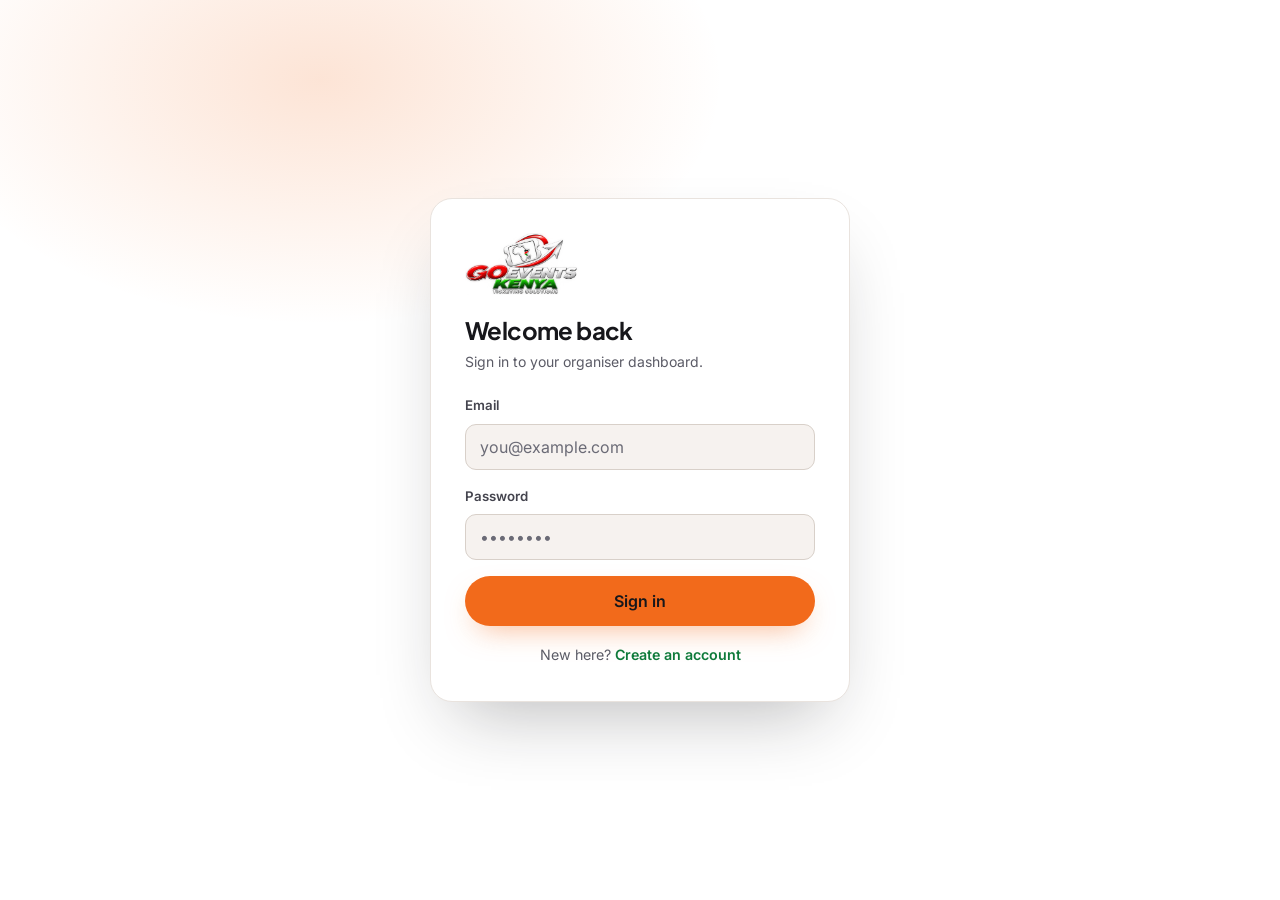
==== admin.html @ 84f246e3 "ticketing" ====
<!DOCTYPE html>
<html lang="en">
<head>
<meta charset="utf-8">
<meta name="viewport" content="width=device-width, initial-scale=1, viewport-fit=cover">
<meta name="theme-color" content="#ffffff">
<meta name="robots" content="noindex,nofollow">
<title>Organiser — Go Events Kenya</title>
<link rel="preconnect" href="https://fonts.googleapis.com">
<link rel="preconnect" href="https://fonts.gstatic.com" crossorigin>
<link href="https://fonts.googleapis.com/css2?family=Plus+Jakarta+Sans:wght@600;700;800&family=Inter:wght@400;500;600;700&display=swap" rel="stylesheet">
<link rel="stylesheet" href="assets/css/style.css">
</head>
<body>

<!-- ---------- sign in / sign up ---------- -->
<div class="auth-wrap" id="authScreen">
  <div class="auth-card" id="authCard"></div>
</div>

<!-- ---------- the dashboard ---------- -->
<div class="app hidden" id="app">
  <aside class="side">
    <a class="logo" href="index.html" style="padding:0 4px 4px">
      <img src="assets/img/logo.png" alt="Go Events Kenya, ticketing solutions">
    </a>

    <div class="org-pill" id="orgPill"></div>

    <nav class="side-nav" id="nav">
      <button data-tab="home" class="active">
        <svg viewBox="0 0 24 24" fill="none" stroke="currentColor" stroke-width="1.8" stroke-linecap="round"><rect x="3" y="3" width="7" height="9" rx="2"/><rect x="14" y="3" width="7" height="5" rx="2"/><rect x="14" y="12" width="7" height="9" rx="2"/><rect x="3" y="16" width="7" height="5" rx="2"/></svg>
        Overview</button>
      <button data-tab="events">
        <svg viewBox="0 0 24 24" fill="none" stroke="currentColor" stroke-width="1.8" stroke-linecap="round"><rect x="3" y="5" width="18" height="16" rx="3"/><path d="M8 3v4M16 3v4M3 10h18"/></svg>
        Events</button>
      <button data-tab="orders">
        <svg viewBox="0 0 24 24" fill="none" stroke="currentColor" stroke-width="1.8" stroke-linecap="round"><path d="M3 4h2.2l1.5 10.2a2 2 0 0 0 2 1.7h7.9a2 2 0 0 0 2-1.6L20 8H6.3"/><circle cx="9.5" cy="19.5" r="1.3"/><circle cx="17" cy="19.5" r="1.3"/></svg>
        Orders</button>
      <button data-tab="gate">
        <svg viewBox="0 0 24 24" fill="none" stroke="currentColor" stroke-width="1.8" stroke-linecap="round" stroke-linejoin="round"><path d="M3 7V5a2 2 0 0 1 2-2h2M17 3h2a2 2 0 0 1 2 2v2M21 17v2a2 2 0 0 1-2 2h-2M7 21H5a2 2 0 0 1-2-2v-2"/><path d="M8 12.5l2.6 2.6L16 9.5"/></svg>
        Gate</button>
      <button data-tab="payouts">
        <svg viewBox="0 0 24 24" fill="none" stroke="currentColor" stroke-width="1.8" stroke-linecap="round"><rect x="2.5" y="5" width="19" height="14" rx="2.5"/><path d="M2.5 10h19"/><path d="M7 15h3"/></svg>
        Payouts</button>
      <button data-tab="settings">
        <svg viewBox="0 0 24 24" fill="none" stroke="currentColor" stroke-width="1.8" stroke-linecap="round"><circle cx="12" cy="12" r="3.2"/><path d="M19.4 15a1.6 1.6 0 0 0 .3 1.8l.1.1a2 2 0 1 1-2.8 2.8l-.1-.1a1.6 1.6 0 0 0-2.7 1.1V21a2 2 0 1 1-4 0v-.1A1.6 1.6 0 0 0 7.5 19.4l-.1.1a2 2 0 1 1-2.8-2.8l.1-.1A1.6 1.6 0 0 0 3 15H3a2 2 0 1 1 0-4h.1a1.6 1.6 0 0 0 1.5-2.7l-.1-.1a2 2 0 1 1 2.8-2.8l.1.1A1.6 1.6 0 0 0 10 4.6V4a2 2 0 1 1 4 0v.1a1.6 1.6 0 0 0 2.7 1.1l.1-.1a2 2 0 1 1 2.8 2.8l-.1.1a1.6 1.6 0 0 0 1.1 2.7H21a2 2 0 1 1 0 4h-.1a1.6 1.6 0 0 0-1.5 1z"/></svg>
        Settings</button>
    </nav>

    <div class="side-foot">
      <a class="btn btn-ghost btn-sm" href="discover.html" target="_blank">View public site</a>
      <button class="btn btn-soft btn-sm" id="signOut">Sign out</button>
    </div>
  </aside>

  <main class="app-main" id="main"></main>
</div>

<div id="modalHost"></div>

<script src="assets/js/vendor/supabase.js"></script>
<script src="assets/js/config.js"></script>
<script src="assets/js/store.js"></script>
<script src="assets/js/common.js"></script>
<script src="assets/js/admin.js"></script>
</body>
</html>
---- assets/css/style.css ----
/* ============================================================
   Go Events Kenya — ticketing solutions
   White surfaces, near-black type, orange for anything you act on.
   Green and red survive in one place only: the state of a ticket or
   a payment, where the colour is the meaning rather than decoration.
   ============================================================ */

:root{
  /* surfaces, lightest first */
  --bg:#ffffff;
  --bg-2:#faf6f3;          /* alternating sections, a shade warmer than the page */
  --card:#ffffff;          /* panels, cards */
  --card-2:#f6f2ef;        /* inputs, chips, hovers */
  --line:#e9e3de;
  --line-2:#d8d0c9;

  /* type */
  --ink:#17171b;           /* headings and anything that has to shout */
  --text:#2c2c33;
  --text-2:#44444e;
  --muted:#5b5b66;
  --faint:#6b6b76;

  /* orange does the work: every button, link and highlight */
  --orange:#f26a1b;        /* the brand fill — dark type sits on it */
  --orange-ink:#c2470a;    /* orange as text, dark enough to read on white */
  --orange-deep:#c2470a;
  --orange-soft:#fff1e8;
  --on-orange:#17171b;     /* what goes on top of a bright orange fill */

  /* state, not decoration */
  --green:#0f7a3a;
  --green-deep:#0b5c2d;
  --green-soft:#e9f7ee;
  --red:#c62828;
  --red-deep:#a81f1f;
  --red-soft:#fdeaea;
  --amber:#96610a;
  --amber-soft:#fff5e3;

  --radius:16px;
  --radius-sm:11px;
  --shadow-sm:0 1px 2px rgba(23,23,27,.07);
  --shadow:0 14px 34px -16px rgba(23,23,27,.22), 0 2px 6px rgba(23,23,27,.05);
  --shadow-lg:0 34px 70px -26px rgba(23,23,27,.3);
  --glow:0 12px 30px -12px rgba(242,106,27,.55);

  --sans:'Inter', -apple-system, BlinkMacSystemFont, 'Segoe UI', Roboto, sans-serif;
  --display:'Plus Jakarta Sans', var(--sans);
}

*{box-sizing:border-box}
html{-webkit-text-size-adjust:100%;background:var(--bg)}
body{
  margin:0;background:var(--bg);color:var(--text);font-family:var(--sans);
  font-size:16px;line-height:1.6;-webkit-font-smoothing:antialiased;
}
h1,h2,h3,h4{font-family:var(--display);letter-spacing:-.025em;line-height:1.15;margin:0;color:var(--ink)}
a{color:inherit}
img{max-width:100%;display:block}
.wrap{max-width:1140px;margin:0 auto;padding:0 24px}
.wrap-sm{max-width:760px;margin:0 auto;padding:0 24px}
.muted{color:var(--muted)}
.small{font-size:.875rem}
.tiny{font-size:.78rem}
.center{text-align:center}
.hidden{display:none !important}
.mono,.code{font-family:ui-monospace,'SF Mono',Menlo,Consolas,monospace}

::selection{background:rgba(242,106,27,.3);color:var(--ink)}

/* ---------- buttons ---------- */
.btn{
  display:inline-flex;align-items:center;justify-content:center;gap:8px;
  font-family:var(--sans);font-weight:600;font-size:.94rem;line-height:1;
  padding:13px 20px;border-radius:999px;border:1px solid transparent;
  cursor:pointer;text-decoration:none;white-space:nowrap;
  transition:transform .12s ease, box-shadow .18s ease, background .18s ease, border-color .18s ease, color .18s;
}
.btn:active{transform:translateY(1px)}
.btn:disabled{opacity:.45;cursor:not-allowed}
/* The main action is white on black — the sharpest thing on the page, and it keeps
   red and green free to mean something. */
.btn-primary{background:var(--orange);color:var(--on-orange);box-shadow:var(--glow)}
.btn-primary:hover:not(:disabled){background:#e05f12;box-shadow:0 16px 34px -12px rgba(242,106,27,.6)}
.btn-white{background:var(--ink);color:#fff}
.btn-white:hover:not(:disabled){background:#000}
.btn-soft{background:var(--card-2);color:var(--text);border-color:var(--line)}
.btn-soft:hover:not(:disabled){background:var(--card-2);border-color:var(--line-2)}
.btn-green{background:var(--green-deep);color:#fff;box-shadow:0 12px 30px -12px rgba(11,92,45,.5)}
.btn-green:hover:not(:disabled){background:#0c6631}
.btn-red{background:var(--red-deep);color:#fff;box-shadow:0 12px 30px -12px rgba(168,31,31,.5)}
.btn-red:hover:not(:disabled){background:#b9171e}
.btn-ghost{background:transparent;color:var(--text);border-color:var(--line-2)}
.btn-ghost:hover:not(:disabled){background:var(--card-2)}
.btn-danger{background:var(--red-soft);color:var(--red);border-color:rgba(198,40,40,.32)}
.btn-danger:hover:not(:disabled){background:#fbdcdc}
.btn-sm{padding:9px 14px;font-size:.84rem}
.btn-lg{padding:16px 28px;font-size:1rem}
.btn-block{width:100%}

/* ---------- site header ---------- */
.site-head{
  position:sticky;top:0;z-index:50;background:rgba(255,255,255,.88);
  backdrop-filter:saturate(180%) blur(14px);border-bottom:1px solid var(--line);
}
.site-head .wrap{display:flex;align-items:center;gap:26px;height:92px}
.logo{display:flex;align-items:center;gap:10px;text-decoration:none;flex:none}
.logo img{height:62px;width:auto}
.nav{display:flex;align-items:center;gap:24px;margin-left:auto}
.nav a{text-decoration:none;font-size:.92rem;font-weight:500;color:var(--muted)}
.nav a:hover{color:var(--ink)}
.nav a.btn{font-size:.88rem;padding:10px 18px;font-weight:600}
.nav a.btn-primary,.nav a.btn-primary:hover{color:var(--on-orange)}
.nav a.btn-red,.nav a.btn-red:hover{color:#fff}
.nav a.btn-soft,.nav a.btn-soft:hover,.nav a.btn-ghost,.nav a.btn-ghost:hover{color:var(--text)}
@media(max-width:860px){ .nav .hide-sm{display:none} .site-head .wrap{gap:14px;height:74px} .logo img{height:46px} }

/* ---------- hero ---------- */
.hero{position:relative;overflow:hidden;padding:80px 0 72px}
.hero::before{
  content:"";position:absolute;inset:-45% 45% auto -25%;height:820px;
  background:radial-gradient(closest-side, rgba(242,106,27,.22), transparent 70%);pointer-events:none;
}
.hero::after{
  content:"";position:absolute;inset:-15% -30% auto 52%;height:700px;
  background:radial-gradient(closest-side, rgba(242,106,27,.12), transparent 70%);pointer-events:none;
}
.hero .wrap{position:relative}
.hero-grid{display:grid;gap:56px;grid-template-columns:1.05fr .95fr;align-items:center}
@media(max-width:940px){ .hero-grid{grid-template-columns:1fr;gap:44px} .hero{padding:52px 0 52px} }

.eyebrow{
  display:inline-flex;align-items:center;gap:9px;background:var(--orange-soft);color:var(--orange-ink);
  border:1px solid rgba(47,211,106,.32);border-radius:999px;padding:7px 15px 7px 8px;
  font-size:.8rem;font-weight:600;margin-bottom:22px;
}
.eyebrow b{background:var(--orange-deep);color:#fff;border-radius:999px;padding:3px 9px;font-size:.72rem;letter-spacing:.04em;text-transform:uppercase}
h1.display{font-size:clamp(2.4rem,5.4vw,4.1rem);letter-spacing:-.04em;margin-bottom:20px}
h1.display .hl{
  background:linear-gradient(100deg,var(--orange-ink) 0%, var(--orange) 55%, #f59331 100%);
  -webkit-background-clip:text;background-clip:text;color:transparent;white-space:nowrap;
}
.lede{font-size:1.14rem;color:var(--muted);max-width:30em;margin-bottom:30px}
.hero-cta{display:flex;gap:12px;flex-wrap:wrap;align-items:center}
.hero-note{display:flex;gap:18px;flex-wrap:wrap;margin-top:24px;font-size:.85rem;color:var(--muted)}
.hero-note span{display:flex;align-items:center;gap:7px}

/* laptop showing the organiser dashboard */
.laptop-wrap{position:relative}
.laptop{position:relative;z-index:1;perspective:1400px}
.laptop-screen{
  background:#ffffff;border:1px solid var(--line);border-radius:14px 14px 4px 4px;
  padding:11px 11px 13px;box-shadow:var(--shadow-lg), inset 0 0 0 1px rgba(23,23,27,.04);
}
.laptop-base{
  height:17px;margin:0 -9%;border-radius:0 0 7px 7px;
  background:linear-gradient(#f0ebe7,#e3dcd6 40%,#d5cdc6);
  border:1px solid var(--line-2);border-top:none;
  box-shadow:0 26px 40px -22px rgba(23,23,27,.4);position:relative;
}
.laptop-base::after{                       /* the lip you rest a thumb under */
  content:"";position:absolute;left:0;right:0;bottom:0;height:5px;
  border-radius:0 0 7px 7px;background:linear-gradient(#e3dcd6,#cfc6be);
}
.laptop-base span{
  position:absolute;top:0;left:50%;transform:translateX(-50%);
  width:104px;height:6px;border-radius:0 0 7px 7px;background:#bdb3aa;z-index:1;
}
.ui{background:#fff;border-radius:8px;padding:16px 15px;font-size:.78rem;overflow:hidden}
.ui-top{display:flex;align-items:flex-start;justify-content:space-between;gap:12px;margin-bottom:14px}
.ui-title{font-family:var(--display);font-weight:700;font-size:.92rem;color:var(--ink);line-height:1.25}
.ui-sub{font-size:.7rem;color:var(--faint);margin-top:2px}
.ui-kpis{display:grid;grid-template-columns:repeat(3,1fr);gap:8px;margin-bottom:14px}
.ui-kpi{background:var(--card);border:1px solid var(--line);border-radius:9px;padding:9px 10px}
.ui-kpi .k{font-size:.56rem;letter-spacing:.09em;text-transform:uppercase;color:var(--faint);font-weight:700}
.ui-kpi .v{font-family:var(--display);font-weight:800;font-size:.86rem;color:var(--ink);margin-top:3px;white-space:nowrap}
.ui-kpi:first-child .v{color:var(--orange-ink)}
.ui-chart{
  display:flex;align-items:flex-end;gap:5px;height:56px;margin-bottom:16px;
  padding:0 2px;border-bottom:1px solid var(--line);
}
.ui-chart span{flex:1;background:var(--orange);border-radius:3px 3px 0 0;min-height:4px}

.ui-list-head{font-size:.6rem;letter-spacing:.1em;text-transform:uppercase;color:var(--faint);font-weight:700;margin-bottom:6px}
.ui-row{display:flex;align-items:center;gap:9px;padding:7px 0;border-top:1px solid var(--line)}
.ui-row:first-of-type{border-top:none}
.ui-av{
  width:26px;height:26px;border-radius:8px;display:grid;place-items:center;flex:none;
  font-size:.58rem;font-weight:800;color:#fff;
}
.ui-nm{flex:1;min-width:0;font-weight:600;color:var(--ink);font-size:.74rem;line-height:1.3;
  overflow:hidden;text-overflow:ellipsis;white-space:nowrap}
.ui-nm i{display:block;font-style:normal;font-weight:400;font-size:.66rem;color:var(--muted)}
.ui-amt{font-weight:700;font-size:.74rem;color:var(--ink);white-space:nowrap}

.float-card{
  position:absolute;z-index:2;background:var(--card);border:1px solid var(--line-2);border-radius:14px;
  box-shadow:var(--shadow);padding:12px 15px;display:flex;align-items:center;gap:11px;
  font-size:.84rem;font-weight:600;white-space:nowrap;
}
.float-card.tl{top:-22px;left:-34px}
.float-card.br{bottom:34px;right:-34px}
@media(max-width:1090px){ .float-card.tl{left:-12px} .float-card.br{right:-10px} }
@media(max-width:940px){ .float-card{display:none} }
@media(max-width:520px){
  .ui{padding:12px 11px;font-size:.72rem}
  .ui-kpis{gap:6px}
  .ui-kpi{padding:7px 8px}
  .ui-kpi .v{font-size:.72rem}
  .ui-chart{height:42px}
  .laptop-screen{padding:8px 8px 10px}
}

/* ---------- sections ---------- */
section{padding:84px 0}
section[id]{scroll-margin-top:110px}   /* clear the sticky header when jumped to */
.section-head{max-width:640px;margin:0 auto 52px;text-align:center}
.section-head.left{margin-left:0;text-align:left}
.kicker{font-size:.78rem;font-weight:700;letter-spacing:.14em;text-transform:uppercase;color:var(--orange-ink);margin-bottom:14px}
h2.title{font-size:clamp(1.85rem,3.4vw,2.7rem);margin-bottom:16px}
.section-head p{color:var(--muted);font-size:1.05rem;margin:0}
.tint{background:var(--bg-2);border-top:1px solid var(--line);border-bottom:1px solid var(--line)}

/* feature cards */
.cards{display:grid;gap:20px;grid-template-columns:repeat(auto-fit,minmax(262px,1fr))}
.card{
  background:var(--card);border:1px solid var(--line);border-radius:var(--radius);padding:26px;
  transition:transform .18s ease, border-color .18s ease;
}
.card:hover{transform:translateY(-3px);border-color:var(--line-2)}
.card .ico{
  width:42px;height:42px;border-radius:12px;background:var(--orange-soft);color:var(--orange-ink);
  display:grid;place-items:center;margin-bottom:16px;
}
/* alternate down the grid so a wall of cards carries both flag colours */

.card h3{font-size:1.06rem;margin-bottom:8px}
.card p{margin:0;color:var(--muted);font-size:.92rem}

/* steps */
.steps{display:grid;gap:22px;grid-template-columns:repeat(auto-fit,minmax(230px,1fr));counter-reset:s}
.step{position:relative;padding-top:52px}
.step::before{
  counter-increment:s;content:counter(s);
  position:absolute;top:0;left:0;width:38px;height:38px;border-radius:12px;
  background:var(--orange);color:var(--on-orange);display:grid;place-items:center;
  font-family:var(--display);font-weight:700;font-size:1rem;
}

.step h3{font-size:1.06rem;margin-bottom:7px}
.step p{margin:0;color:var(--muted);font-size:.92rem}

/* stats strip */
.stats-strip{display:grid;gap:26px;grid-template-columns:repeat(auto-fit,minmax(170px,1fr));text-align:center}
.stats-strip .n{font-family:var(--display);font-size:clamp(1.8rem,3.4vw,2.6rem);font-weight:800;letter-spacing:-.03em}
.stats-strip .n{color:var(--ink)}
.stats-strip .l{font-size:.85rem;color:var(--muted);font-weight:500}


/* pricing */
.price-grid{display:grid;gap:22px;grid-template-columns:repeat(auto-fit,minmax(290px,1fr));align-items:start;max-width:820px;margin:0 auto}
.price-grid.one{max-width:470px}
.plan{background:var(--card);border:1px solid var(--line);border-radius:var(--radius);padding:30px}
.plan.best{border:2px solid var(--orange);box-shadow:0 0 40px -16px rgba(242,106,27,.55);position:relative}
.plan.best .tag{
  position:absolute;top:-13px;left:30px;background:var(--orange-deep);color:#fff;
  border-radius:999px;padding:5px 13px;font-size:.72rem;font-weight:700;letter-spacing:.05em;text-transform:uppercase;
}
.plan h3{font-size:1.1rem;margin-bottom:6px}
.plan .fee{font-family:var(--display);font-size:2.6rem;font-weight:800;letter-spacing:-.04em;margin:14px 0 2px;color:var(--ink)}
.plan .fee small{font-size:.95rem;font-weight:600;color:var(--muted);letter-spacing:0}
.plan ul{list-style:none;margin:20px 0 24px;padding:0;display:flex;flex-direction:column;gap:11px}
.plan li{display:flex;gap:10px;font-size:.92rem;color:var(--text-2)}
.plan li svg{flex:none;margin-top:3px;color:var(--orange-ink)}

/* faq */
.faq{max-width:760px;margin:0 auto;border-top:1px solid var(--line)}
.faq details{border-bottom:1px solid var(--line)}
.faq summary{
  list-style:none;cursor:pointer;padding:20px 0;font-weight:600;color:var(--ink);
  display:flex;align-items:center;justify-content:space-between;gap:16px;
}
.faq summary::-webkit-details-marker{display:none}
.faq summary::after{content:"+";font-size:1.3rem;color:var(--orange-ink);font-weight:400;line-height:1}
.faq details[open] summary::after{content:"–"}
.faq p{margin:0 0 20px;color:var(--muted);font-size:.95rem}

/* cta band */
.band{
  background:linear-gradient(140deg,#fff3ea,#ffffff 55%,#fdf0e6);border:1px solid var(--line);
  border-radius:26px;padding:56px 44px;text-align:center;position:relative;overflow:hidden;
}
.band::before{
  content:"";position:absolute;inset:auto -10% -65% 25%;height:440px;
  background:radial-gradient(closest-side, rgba(242,106,27,.3), transparent 70%);
}
.band > *{position:relative}
.band h2{font-size:clamp(1.8rem,3.4vw,2.6rem);margin-bottom:14px}
.band p{color:var(--muted);max-width:34em;margin:0 auto 28px}

/* footer */
.site-foot{border-top:1px solid var(--line);padding:52px 0 40px;background:var(--bg-2)}
.foot-grid{display:grid;gap:34px;grid-template-columns:1.6fr 1fr 1fr 1fr}
@media(max-width:820px){ .foot-grid{grid-template-columns:1fr 1fr} }
.foot-grid h4{font-size:.8rem;letter-spacing:.1em;text-transform:uppercase;color:var(--faint);margin-bottom:14px;font-family:var(--sans);font-weight:700}
.foot-grid a{display:block;text-decoration:none;color:var(--muted);font-size:.9rem;padding:5px 0}
.foot-grid a:hover{color:var(--ink)}
.foot-bottom{
  border-top:1px solid var(--line);margin-top:36px;padding-top:24px;
  display:flex;justify-content:space-between;gap:16px;flex-wrap:wrap;font-size:.85rem;color:var(--faint);
}
.secret{cursor:pointer;text-decoration:underline;text-underline-offset:3px;color:var(--muted)}

/* ---------- event cards ---------- */
.ev-grid{display:grid;gap:22px;grid-template-columns:repeat(auto-fill,minmax(285px,1fr))}
.ev-card{
  background:var(--card);border:1px solid var(--line);border-radius:var(--radius);overflow:hidden;
  text-decoration:none;color:inherit;display:flex;flex-direction:column;
  transition:transform .18s ease, border-color .18s ease;
}
.ev-card:hover{transform:translateY(-4px);border-color:var(--line-2)}
.ev-img{aspect-ratio:1/1;background:var(--card-2);position:relative;display:grid;place-items:center;overflow:hidden}
.ev-img img{width:100%;height:100%;object-fit:cover}
.ev-img .ph{font-family:var(--display);font-weight:800;font-size:2.6rem;color:#fff;text-shadow:0 2px 16px rgba(23,23,27,.45)}
.ev-date{
  position:absolute;top:12px;left:12px;background:rgba(0,0,0,.72);backdrop-filter:blur(6px);
  border:1px solid rgba(255,255,255,.14);border-radius:11px;padding:7px 11px;text-align:center;line-height:1.1;
}
.ev-date .d{font-family:var(--display);font-weight:800;font-size:1.05rem;color:#fff}
.ev-date .m{font-size:.68rem;letter-spacing:.1em;text-transform:uppercase;color:#cfcfd6}
.ev-body{padding:18px;display:flex;flex-direction:column;gap:7px;flex:1}
.ev-org{font-size:.78rem;color:var(--orange-ink);font-weight:600}
.ev-card h3{font-size:1.05rem}
.ev-meta{font-size:.85rem;color:var(--muted);display:flex;align-items:center;gap:6px}
.ev-foot{margin-top:auto;padding-top:12px;display:flex;align-items:center;justify-content:space-between;gap:10px}
.ev-price{font-family:var(--display);font-weight:700;color:var(--ink)}
.ev-price small{display:block;font-size:.68rem;letter-spacing:.08em;text-transform:uppercase;color:var(--faint);font-weight:600}

.chip-row{display:flex;gap:9px;flex-wrap:wrap;margin-bottom:26px}
.chip{
  background:var(--card);border:1px solid var(--line);color:var(--text);border-radius:999px;
  padding:8px 15px;font-size:.86rem;font-weight:500;cursor:pointer;transition:all .15s;
}
.chip:hover{border-color:var(--line-2)}
.chip.on{background:var(--orange);color:var(--on-orange);border-color:var(--orange)}

.search-bar{
  display:flex;align-items:center;gap:10px;background:var(--card);border:1px solid var(--line);
  border-radius:999px;padding:11px 18px;max-width:420px;
}
.search-bar input{border:none;outline:none;flex:1;font-size:16px;font-family:var(--sans);background:transparent;color:var(--text);padding:0}
.search-bar input::placeholder{color:var(--faint)}
.search-bar svg{color:var(--faint);flex:none}

/* ---------- forms ---------- */
.field{margin-bottom:16px}
.field label{display:block;font-size:.83rem;font-weight:600;margin-bottom:7px;color:var(--text-2)}
input,select,textarea{
  font-size:16px;                       /* under 16px and iOS zooms the page on focus */
  width:100%;padding:12px 14px;border:1px solid var(--line-2);border-radius:var(--radius-sm);
  font-family:var(--sans);background:var(--card-2);color:var(--text);outline:none;
  transition:border-color .15s, box-shadow .15s;
}
input::placeholder,textarea::placeholder{color:var(--faint)}
input:focus,select:focus,textarea:focus{border-color:var(--orange);box-shadow:0 0 0 3px rgba(242,106,27,.24)}
textarea{resize:vertical;min-height:92px}
select{appearance:none;background-image:url("data:image/svg+xml;charset=utf-8,%3Csvg xmlns='http://www.w3.org/2000/svg' width='14' height='14' viewBox='0 0 24 24' fill='none' stroke='%23a2a2ad' stroke-width='2.5' stroke-linecap='round'%3E%3Cpath d='M6 9l6 6 6-6'/%3E%3C/svg%3E");background-repeat:no-repeat;background-position:right 13px center;padding-right:36px}
select option{background:#111114;color:var(--text)}
input[type=color]{padding:4px;height:44px;background:var(--card-2)}
input[type=checkbox]{width:auto}
input[type=date],input[type=time]{color-scheme:dark}
.row-2{display:grid;gap:14px;grid-template-columns:1fr 1fr}
@media(max-width:560px){ .row-2{grid-template-columns:1fr} }

.panel{background:var(--card);border:1px solid var(--line);border-radius:var(--radius);padding:24px}
.panel + .panel{margin-top:18px}
.panel-head{display:flex;align-items:center;justify-content:space-between;gap:14px;margin-bottom:18px;flex-wrap:wrap}
.panel-head h3{font-size:1.05rem}

.badge{
  display:inline-block;border-radius:999px;padding:4px 10px;font-size:.72rem;font-weight:700;
  letter-spacing:.04em;text-transform:uppercase;background:var(--card-2);color:var(--muted);white-space:nowrap;
}
.badge.ok{background:var(--green-soft);color:var(--green)}
.badge.warn{background:var(--amber-soft);color:var(--amber)}
.badge.bad{background:var(--red-soft);color:var(--red)}
.badge.live{background:var(--green-soft);color:var(--green)}

.empty{text-align:center;padding:56px 24px;border:1px dashed var(--line-2);border-radius:var(--radius);background:var(--bg-2)}
.empty h3{font-size:1.1rem;margin-bottom:8px}
.empty p{color:var(--muted);margin:0 auto 18px;max-width:34em;font-size:.93rem}

.spinner{
  display:inline-block;width:15px;height:15px;border:2px solid currentColor;border-right-color:transparent;
  border-radius:50%;animation:spin .7s linear infinite;vertical-align:-2px;
}
@keyframes spin{to{transform:rotate(360deg)}}

/* ---------- tables ---------- */
.table-wrap{overflow-x:auto;margin:0 -24px;padding:0 24px}
table{width:100%;border-collapse:collapse;font-size:.9rem;min-width:620px}
th{
  text-align:left;font-size:.72rem;letter-spacing:.09em;text-transform:uppercase;color:var(--faint);
  font-weight:700;padding:0 14px 10px;white-space:nowrap;
}
td{padding:14px;border-top:1px solid var(--line);vertical-align:middle}
tbody tr:hover{background:var(--card-2)}

/* ---------- organiser shell ---------- */
.app{display:grid;grid-template-columns:252px 1fr;min-height:100vh}
@media(max-width:900px){ .app{grid-template-columns:1fr} }
.side{
  background:var(--bg-2);border-right:1px solid var(--line);padding:22px 16px;
  display:flex;flex-direction:column;gap:22px;position:sticky;top:0;height:100vh;
}
@media(max-width:900px){ .side{position:static;height:auto} }
.side .logo img{height:54px}
.org-pill{display:flex;align-items:center;gap:11px;background:var(--card);border:1px solid var(--line);border-radius:13px;padding:11px 13px}
.org-mark{width:34px;height:34px;border-radius:10px;display:grid;place-items:center;color:#fff;font-weight:800;font-size:.85rem;flex:none}
.org-pill .nm{font-weight:700;font-size:.9rem;line-height:1.25;color:var(--ink)}
.org-pill .sb{font-size:.74rem;color:var(--faint)}

.side-nav{display:flex;flex-direction:column;gap:3px}
.side-nav button{
  display:flex;align-items:center;gap:11px;width:100%;background:none;border:none;
  padding:10px 12px;border-radius:10px;font-family:var(--sans);font-size:.92rem;font-weight:500;
  color:var(--muted);cursor:pointer;text-align:left;transition:background .15s,color .15s;
}
.side-nav button svg{width:18px;height:18px;flex:none}
.side-nav button:hover{background:var(--card);color:var(--ink)}
.side-nav button.active{background:var(--orange);color:var(--on-orange);font-weight:600}
.side-nav button.hidden{display:none}
.side-foot{margin-top:auto;display:flex;flex-direction:column;gap:8px}

.app-main{padding:34px 32px 64px;max-width:1080px}
@media(max-width:600px){ .app-main{padding:22px 18px 48px} .table-wrap{margin:0 -18px;padding:0 18px} }
.app-head{display:flex;align-items:flex-start;justify-content:space-between;gap:16px;margin-bottom:28px;flex-wrap:wrap}
.app-head h1{font-size:1.7rem;margin-bottom:5px}
.app-head p{margin:0;color:var(--muted);font-size:.92rem}

.kpis{display:grid;gap:15px;grid-template-columns:repeat(auto-fit,minmax(184px,1fr));margin-bottom:26px}
.kpi{background:var(--card);border:1px solid var(--line);border-radius:var(--radius);padding:18px 20px}
.kpi .k{font-size:.72rem;letter-spacing:.09em;text-transform:uppercase;color:var(--faint);font-weight:700}
.kpi .v{
  font-family:var(--display);font-size:clamp(1.1rem,1.65vw,1.5rem);font-weight:800;
  letter-spacing:-.03em;margin-top:5px;color:var(--ink);white-space:nowrap;overflow:hidden;text-overflow:ellipsis;
}
.kpi.green .v{color:var(--green)}
.kpi.rose .v{color:var(--red)}

.bar-row{display:flex;align-items:center;gap:12px;padding:9px 0}
.bar-row .nm{width:118px;font-size:.87rem;flex:none;overflow:hidden;text-overflow:ellipsis;white-space:nowrap}
.bar-track{flex:1;height:9px;border-radius:99px;background:var(--card-2);overflow:hidden;display:block}
.bar-fill{display:block;height:100%;border-radius:99px;background:var(--orange);min-width:2px}
.bar-row .vl{width:92px;text-align:right;font-size:.85rem;font-weight:600;flex:none}

[hidden]{display:none !important}

/* ---------- picture upload ---------- */
.upload{display:flex;gap:16px;align-items:center;flex-wrap:wrap}
.upload-pv{
  width:104px;height:104px;flex:none;border-radius:var(--radius-sm);overflow:hidden;
  background:var(--card-2);border:1px dashed var(--line-2);
  display:grid;place-items:center;text-align:center;
}
.upload-pv span{padding:10px}
.upload.round .upload-pv{border-radius:999px}
.upload-pv img{width:100%;height:100%;object-fit:cover;display:block}
.upload-act{display:flex;flex-wrap:wrap;gap:8px;align-items:center;min-width:0}
.upload-act .tiny{flex-basis:100%}

/* an avatar that is a real picture rather than initials */
.org-mark.has-img{background:var(--card-2);overflow:hidden;padding:0}
.org-mark.has-img img{width:100%;height:100%;object-fit:cover;display:block}

/* "by <organiser>" on an event page */
.by-org{
  display:inline-flex;align-items:center;gap:8px;background:var(--card-2);border:1px solid var(--line);
  border-radius:999px;padding:4px 12px 4px 4px;font-size:.8rem;font-weight:600;color:var(--text-2);
}
.by-org img,.by-org i{
  width:24px;height:24px;border-radius:999px;object-fit:cover;display:grid;place-items:center;
  font-style:normal;font-size:.63rem;font-weight:800;flex:none;
}

/* ---------- modal ---------- */
.backdrop{
  position:fixed;inset:0;background:rgba(23,23,27,.45);backdrop-filter:blur(4px);z-index:200;
  display:flex;align-items:flex-start;justify-content:center;padding:32px 16px;overflow-y:auto;
}
.modal{background:var(--card);border:1px solid var(--line-2);border-radius:20px;width:100%;max-width:560px;box-shadow:var(--shadow-lg);margin:auto 0}
.modal-head{display:flex;align-items:center;justify-content:space-between;padding:22px 24px;border-bottom:1px solid var(--line)}
.modal-head h3{font-size:1.1rem}
.modal-body{padding:24px}
.modal-foot{display:flex;gap:10px;justify-content:flex-end;padding:18px 24px;border-top:1px solid var(--line);background:var(--bg-2);border-radius:0 0 20px 20px}
.x{background:none;border:none;font-size:1.5rem;line-height:1;color:var(--faint);cursor:pointer;padding:0 4px}
.x:hover{color:var(--ink)}

/* ---------- toast ---------- */
#toast{
  position:fixed;left:50%;bottom:28px;transform:translateX(-50%) translateY(150%);
  background:var(--card);border:1px solid var(--line-2);color:var(--text);border-radius:13px;
  padding:13px 20px;font-size:.9rem;box-shadow:var(--shadow-lg);z-index:400;max-width:90vw;
  transition:transform .3s cubic-bezier(.2,.8,.3,1);
}
#toast.show{transform:translateX(-50%) translateY(0)}
#toast.ok{border-color:rgba(15,122,58,.45)}
#toast.err{border-color:rgba(198,40,40,.45)}

/* ---------- ticket ---------- */
.stub{background:var(--card);border:1px solid var(--line);border-radius:18px;overflow:hidden;margin-bottom:18px}
.stub-top{padding:22px 24px;background:linear-gradient(120deg,var(--orange-soft),#ffffff);border-bottom:1px solid var(--line)}
.stub-top .ev{font-family:var(--display);font-size:1.15rem;font-weight:700;color:var(--ink)}
.stub-top .mt{font-size:.85rem;color:var(--muted);margin-top:3px}
.stub-mid{display:flex;gap:22px;padding:24px;align-items:center;flex-wrap:wrap}
.qr{width:168px;height:168px;background:#fff;border-radius:12px;padding:8px;flex:none}
.qr svg{width:100%;height:100%;display:block}
.qr-fallback{display:grid;place-items:center;text-align:center;padding:14px;color:#0a0a0c}
.stub-info{flex:1;min-width:170px;display:flex;flex-direction:column;gap:9px}
.stub-info .lbl{font-size:.7rem;letter-spacing:.09em;text-transform:uppercase;color:var(--faint);font-weight:700}
.stub-info .val{font-weight:600;color:var(--ink)}
.code{letter-spacing:.07em;background:var(--card-2);border:1px solid var(--line);border-radius:7px;padding:4px 9px;display:inline-block;font-size:.85rem;color:var(--orange-ink)}
.perf{border-top:2px dashed var(--line-2);position:relative}
.perf::before,.perf::after{content:"";position:absolute;top:-11px;width:20px;height:20px;border-radius:50%;background:var(--bg)}
.perf::before{left:-11px}
.perf::after{right:-11px}

/* ---------- the gate ---------- */
.verify-wrap{min-height:100vh;display:grid;place-items:center;padding:24px;background:var(--bg)}
.verify-card{background:var(--card);border:1px solid var(--line);border-radius:22px;box-shadow:var(--shadow-lg);padding:30px;width:100%;max-width:430px;border-top:5px solid var(--line-2)}
.verify-card.ok{border-top-color:var(--green)}
.verify-card.warn{border-top-color:var(--amber)}
.verify-card.bad{border-top-color:var(--red)}
.verify-icon{width:52px;height:52px;border-radius:15px;display:grid;place-items:center;margin-bottom:16px}
.verify-card.ok .verify-icon{background:var(--green-soft);color:var(--green)}
.verify-card.warn .verify-icon{background:var(--amber-soft);color:var(--amber)}
.verify-card.bad .verify-icon{background:var(--red-soft);color:var(--red)}
.verify-icon svg{width:28px;height:28px}
.verify-card h2{font-size:1.4rem;margin-bottom:6px}
.rows{margin:20px 0}
.rows > div{display:flex;justify-content:space-between;gap:14px;padding:10px 0;border-top:1px solid var(--line);font-size:.92rem}
.rows .k{color:var(--muted)}
.rows .v{font-weight:600;text-align:right;color:var(--ink)}

/* ---------- misc ---------- */
.seg{display:flex;background:var(--card-2);border-radius:11px;padding:4px;gap:4px}
.seg button{flex:1;background:none;border:none;padding:9px;border-radius:8px;cursor:pointer;font-family:var(--sans);font-size:.87rem;font-weight:600;color:var(--muted)}
.seg button.on{background:var(--orange);color:var(--on-orange)}
.seg button:disabled{opacity:.4;cursor:not-allowed}

.qty{display:flex;align-items:center;gap:10px}
.qty button{width:32px;height:32px;border-radius:9px;border:1px solid var(--line-2);background:var(--card-2);font-size:1.05rem;line-height:1;cursor:pointer;color:var(--text)}
.qty button:hover{background:var(--card-2);border-color:var(--orange)}
.qty b{min-width:20px;text-align:center;color:var(--ink)}

.tt{border:1px solid var(--line);border-radius:var(--radius-sm);padding:15px;margin-bottom:11px;background:var(--bg-2)}
.tt.sold{opacity:.5}
.tt-top{display:flex;justify-content:space-between;gap:14px;align-items:flex-start}
.tt h4{font-size:.98rem;margin-bottom:3px}

.total-line{display:flex;justify-content:space-between;align-items:center;padding:15px 0;border-top:1px solid var(--line);margin-top:6px}
.total-line b{font-family:var(--display);font-size:1.3rem;color:var(--ink)}

.mpesa-note{
  display:flex;gap:11px;align-items:flex-start;background:var(--green-soft);
  border:1px solid rgba(46,204,113,.3);border-radius:var(--radius-sm);padding:13px 15px;font-size:.87rem;
}
.mpesa-note svg{flex:none;margin-top:2px;color:var(--green)}

.setup li{margin-bottom:10px;color:var(--text-2);font-size:.93rem}
.row-actions{display:flex;gap:6px;justify-content:flex-end}
.icon-btn{
  background:var(--card-2);border:1px solid var(--line);color:var(--muted);border-radius:9px;
  padding:6px 7px;cursor:pointer;display:inline-flex;line-height:0;transition:all .15s;
}
.icon-btn:hover{color:var(--ink);border-color:var(--line-2)}
.icon-btn.danger:hover{color:var(--red);border-color:rgba(198,40,40,.4)}

.auth-wrap{min-height:100vh;display:grid;place-items:center;padding:24px;background:var(--bg);position:relative;overflow:hidden}
.auth-wrap::before{
  content:"";position:absolute;inset:-30% 30% auto -20%;height:700px;
  background:radial-gradient(closest-side, rgba(242,106,27,.18), transparent 70%);
}
.auth-card{background:var(--card);border:1px solid var(--line);border-radius:22px;box-shadow:var(--shadow-lg);padding:34px;width:100%;max-width:420px;position:relative}
.auth-card h2{font-size:1.5rem;margin-bottom:6px}
.auth-switch{text-align:center;font-size:.89rem;color:var(--muted);margin:18px 0 0}
.auth-switch a{color:var(--green);font-weight:600;text-decoration:none;cursor:pointer}

/* ============================================================
   Phones
   The site is used standing at a gate, one-handed, on a small
   screen in daylight. Everything below is for that.
   ============================================================ */
@media(max-width:640px){
  /* a comfortable gutter, and never a sideways scroll */
  html,body{overflow-x:hidden}
  .wrap,.wrap-sm{padding:0 16px}

  h1{font-size:clamp(1.6rem,7vw,2rem)}
  h2{font-size:clamp(1.35rem,6vw,1.7rem)}
  .section-head p,.hero p{font-size:1rem}

  /* anything you tap is at least 44px tall */
  .btn{min-height:46px;padding:12px 18px}
  .btn-sm{min-height:40px;padding:10px 15px}
  .btn-block,.btn-lg{width:100%}
  .icon-btn{width:40px;height:40px}
  .side-nav button{padding:13px 12px}
  input,select,textarea{min-height:46px}

  /* stacked buttons, full width, so nothing is a thumb-stretch */
  .hero-cta,.band > div,.app-head{flex-direction:column;align-items:stretch}
  .hero-cta .btn,.band .btn,.app-head .btn{width:100%}
  .app-head{gap:12px}

  .hero{padding:34px 0 40px}
  .stats-strip{gap:18px;grid-template-columns:1fr 1fr}
  .steps,.cards,.price-grid{grid-template-columns:1fr}
  .foot-grid{grid-template-columns:1fr;gap:26px}

  /* the dashboard: one column, and the tab strip scrolls across the top */
  .side{flex-direction:row;flex-wrap:wrap;gap:14px;padding:14px 16px;align-items:center}
  .side .logo img{height:40px}
  .side-nav{
    flex-direction:row;order:3;width:100%;gap:6px;
    overflow-x:auto;-webkit-overflow-scrolling:touch;scrollbar-width:none;
    padding-bottom:2px;
  }
  .side-nav::-webkit-scrollbar{display:none}
  .side-nav button{flex:none;white-space:nowrap}
  .side-nav button svg{display:none}
  .side-foot{margin:0;flex-direction:row;gap:8px;order:2}
  .side-foot .btn{width:auto;min-height:40px;padding:9px 14px;font-size:.82rem}
  .org-pill{flex:1;min-width:0}

  .kpis{grid-template-columns:1fr 1fr;gap:11px}
  .kpi{padding:14px 15px}
  .kpi .v{font-size:1.15rem}
  .panel{padding:18px 16px}

  /* a wide table scrolls on its own rather than stretching the page */
  .table-wrap{overflow-x:auto;-webkit-overflow-scrolling:touch}
  .table-wrap table{min-width:560px}

  /* the event page: details first, the buy box under them */
  #cols{grid-template-columns:1fr !important;gap:22px}
  #buyBox{position:static !important;top:auto !important}

  .modal{max-width:100%;border-radius:16px}
  .backdrop{padding:12px 10px}
  .modal-head,.modal-body,.modal-foot{padding-left:16px;padding-right:16px}
  .modal-foot{flex-direction:column-reverse}
  .modal-foot .btn{width:100%}

  /* the odd controls that aren't .btn still have to be thumb-sized */
  .chip{min-height:42px;padding:10px 16px;display:inline-flex;align-items:center}
  .qty button{width:44px;height:44px;font-size:1.2rem}
  .search-bar{padding:8px 16px;min-height:48px}
  .search-bar input{font-size:16px}
  .back-link,.small-link{display:inline-flex;align-items:center;min-height:42px}

  .upload{gap:12px}
  .upload-pv{width:88px;height:88px}

  .qr{width:min(74vw,220px);height:min(74vw,220px)}
  .stub-mid{flex-direction:column;align-items:center;text-align:center}
  .stub-info{width:100%}

  #toast{left:16px;right:16px;bottom:16px;transform:translateY(150%);max-width:none}
  #toast.show{transform:translateY(0)}
}

@media(max-width:400px){
  .stats-strip,.kpis{grid-template-columns:1fr}
}

/* a phone held sideways at the gate */
@media(max-height:520px) and (orientation:landscape){
  .hero{padding:26px 0}
  .side{position:static;height:auto}
}

@media print{
  .site-head,.site-foot,.no-print{display:none !important}
  body,html{background:#fff;color:#000}
  .stub{border:1px solid #ccc;break-inside:avoid;background:#fff}
  .stub-top{background:#f2f2f2}
  .stub-top .ev,.stub-info .val,.total-line b{color:#000}
}
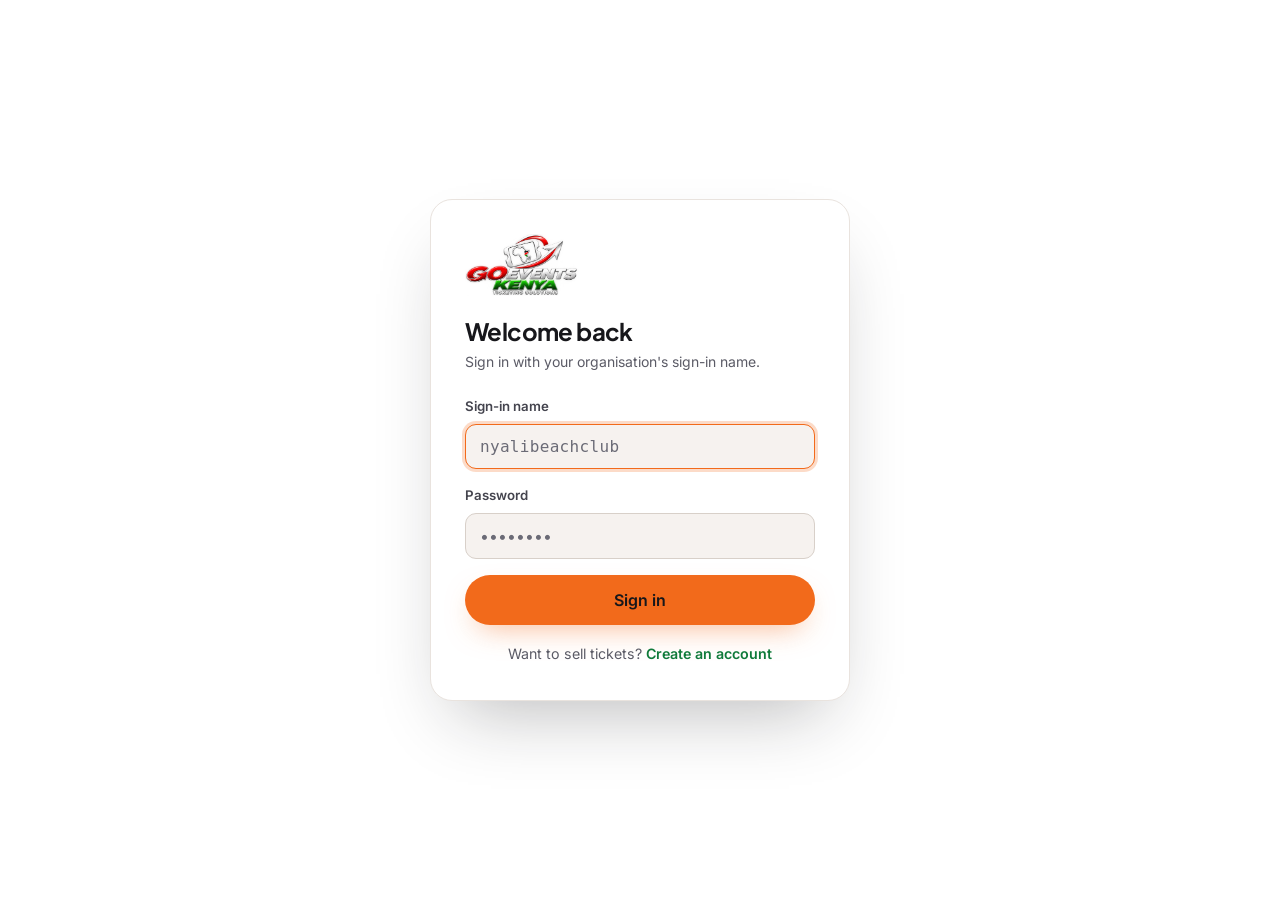
==== commit c73f8988: "first changes" ====
--- a/admin.html
+++ b/admin.html
@@ -40,9 +40,6 @@
       <button data-tab="gate">
         <svg viewBox="0 0 24 24" fill="none" stroke="currentColor" stroke-width="1.8" stroke-linecap="round" stroke-linejoin="round"><path d="M3 7V5a2 2 0 0 1 2-2h2M17 3h2a2 2 0 0 1 2 2v2M21 17v2a2 2 0 0 1-2 2h-2M7 21H5a2 2 0 0 1-2-2v-2"/><path d="M8 12.5l2.6 2.6L16 9.5"/></svg>
         Gate</button>
-      <button data-tab="payouts">
-        <svg viewBox="0 0 24 24" fill="none" stroke="currentColor" stroke-width="1.8" stroke-linecap="round"><rect x="2.5" y="5" width="19" height="14" rx="2.5"/><path d="M2.5 10h19"/><path d="M7 15h3"/></svg>
-        Payouts</button>
       <button data-tab="settings">
         <svg viewBox="0 0 24 24" fill="none" stroke="currentColor" stroke-width="1.8" stroke-linecap="round"><circle cx="12" cy="12" r="3.2"/><path d="M19.4 15a1.6 1.6 0 0 0 .3 1.8l.1.1a2 2 0 1 1-2.8 2.8l-.1-.1a1.6 1.6 0 0 0-2.7 1.1V21a2 2 0 1 1-4 0v-.1A1.6 1.6 0 0 0 7.5 19.4l-.1.1a2 2 0 1 1-2.8-2.8l.1-.1A1.6 1.6 0 0 0 3 15H3a2 2 0 1 1 0-4h.1a1.6 1.6 0 0 0 1.5-2.7l-.1-.1a2 2 0 1 1 2.8-2.8l.1.1A1.6 1.6 0 0 0 10 4.6V4a2 2 0 1 1 4 0v.1a1.6 1.6 0 0 0 2.7 1.1l.1-.1a2 2 0 1 1 2.8 2.8l-.1.1a1.6 1.6 0 0 0 1.1 2.7H21a2 2 0 1 1 0 4h-.1a1.6 1.6 0 0 0-1.5 1z"/></svg>
         Settings</button>
@@ -60,6 +57,7 @@
 <div id="modalHost"></div>
 
 <script src="assets/js/vendor/supabase.js"></script>
+<script src="assets/js/vendor/jsqr.js"></script>
 <script src="assets/js/config.js"></script>
 <script src="assets/js/store.js"></script>
 <script src="assets/js/common.js"></script>
--- a/assets/css/style.css
+++ b/assets/css/style.css
@@ -79,6 +79,11 @@
 }
 .btn:active{transform:translateY(1px)}
 .btn:disabled{opacity:.45;cursor:not-allowed}
+/* a faded orange reads as a broken button; an off button should look off */
+.btn-primary:disabled{
+  background:var(--card-2);color:var(--faint);box-shadow:none;opacity:1;
+  border:1px solid var(--line);
+}
 /* The main action is white on black — the sharpest thing on the page, and it keeps
    red and green free to mean something. */
 .btn-primary{background:var(--orange);color:var(--on-orange);box-shadow:var(--glow)}
@@ -117,15 +122,9 @@
 @media(max-width:860px){ .nav .hide-sm{display:none} .site-head .wrap{gap:14px;height:74px} .logo img{height:46px} }
 
 /* ---------- hero ---------- */
-.hero{position:relative;overflow:hidden;padding:80px 0 72px}
-.hero::before{
-  content:"";position:absolute;inset:-45% 45% auto -25%;height:820px;
-  background:radial-gradient(closest-side, rgba(242,106,27,.22), transparent 70%);pointer-events:none;
-}
-.hero::after{
-  content:"";position:absolute;inset:-15% -30% auto 52%;height:700px;
-  background:radial-gradient(closest-side, rgba(242,106,27,.12), transparent 70%);pointer-events:none;
-}
+/* No decorative washes. A ticketing product is trusted with money, and a
+   clean white banner says that better than a coloured glow does. */
+.hero{position:relative;padding:80px 0 72px;border-bottom:1px solid var(--line)}
 .hero .wrap{position:relative}
 .hero-grid{display:grid;gap:56px;grid-template-columns:1.05fr .95fr;align-items:center}
 @media(max-width:940px){ .hero-grid{grid-template-columns:1fr;gap:44px} .hero{padding:52px 0 52px} }
@@ -137,22 +136,35 @@
 }
 .eyebrow b{background:var(--orange-deep);color:#fff;border-radius:999px;padding:3px 9px;font-size:.72rem;letter-spacing:.04em;text-transform:uppercase}
 h1.display{font-size:clamp(2.4rem,5.4vw,4.1rem);letter-spacing:-.04em;margin-bottom:20px}
-h1.display .hl{
-  background:linear-gradient(100deg,var(--orange-ink) 0%, var(--orange) 55%, #f59331 100%);
-  -webkit-background-clip:text;background-clip:text;color:transparent;white-space:nowrap;
-}
+h1.display .hl{color:var(--orange-ink);white-space:nowrap}
 .lede{font-size:1.14rem;color:var(--muted);max-width:30em;margin-bottom:30px}
 .hero-cta{display:flex;gap:12px;flex-wrap:wrap;align-items:center}
 .hero-note{display:flex;gap:18px;flex-wrap:wrap;margin-top:24px;font-size:.85rem;color:var(--muted)}
 .hero-note span{display:flex;align-items:center;gap:7px}
 
 /* laptop showing the organiser dashboard */
-.laptop-wrap{position:relative}
-.laptop{position:relative;z-index:1;perspective:1400px}
+.laptop-wrap{position:relative;perspective:1600px}
+/* Turned three-quarters away, the way a laptop actually sits on a desk when
+   somebody shows you their screen. A flat front-on rectangle reads as a
+   screenshot; this reads as a machine in a room. */
+.laptop{
+  position:relative;z-index:1;
+  transform:rotateY(-19deg) rotateX(6deg) rotateZ(.6deg);
+  transform-style:preserve-3d;
+  transition:transform .7s cubic-bezier(.22,.8,.3,1);
+}
+.laptop-wrap.shown .laptop{transform:rotateY(-13deg) rotateX(4deg)}
 .laptop-screen{
   background:#ffffff;border:1px solid var(--line);border-radius:14px 14px 4px 4px;
-  padding:11px 11px 13px;box-shadow:var(--shadow-lg), inset 0 0 0 1px rgba(23,23,27,.04);
-}
+  padding:11px 11px 13px;
+  box-shadow:34px 34px 70px -30px rgba(23,23,27,.45), inset 0 0 0 1px rgba(23,23,27,.04);
+}
+/* the light falling across a turned screen */
+.laptop-screen::after{
+  content:"";position:absolute;inset:0;border-radius:14px 14px 4px 4px;pointer-events:none;
+  background:linear-gradient(105deg, rgba(255,255,255,.5) 0%, rgba(255,255,255,0) 32%);
+}
+.laptop-screen{position:relative}
 .laptop-base{
   height:17px;margin:0 -9%;border-radius:0 0 7px 7px;
   background:linear-gradient(#f0ebe7,#e3dcd6 40%,#d5cdc6);
@@ -288,13 +300,10 @@
 
 /* cta band */
 .band{
-  background:linear-gradient(140deg,#fff3ea,#ffffff 55%,#fdf0e6);border:1px solid var(--line);
+  background:var(--bg-2);border:1px solid var(--line);
   border-radius:26px;padding:56px 44px;text-align:center;position:relative;overflow:hidden;
 }
-.band::before{
-  content:"";position:absolute;inset:auto -10% -65% 25%;height:440px;
-  background:radial-gradient(closest-side, rgba(242,106,27,.3), transparent 70%);
-}
+
 .band > *{position:relative}
 .band h2{font-size:clamp(1.8rem,3.4vw,2.6rem);margin-bottom:14px}
 .band p{color:var(--muted);max-width:34em;margin:0 auto 28px}
@@ -312,30 +321,236 @@
 }
 .secret{cursor:pointer;text-decoration:underline;text-underline-offset:3px;color:var(--muted)}
 
-/* ---------- event cards ---------- */
-.ev-grid{display:grid;gap:22px;grid-template-columns:repeat(auto-fill,minmax(285px,1fr))}
+/* ---------- what's on, on the homepage ----------
+   Four real events beat four more paragraphs of promises. */
+.live-strip{padding:72px 0;background:var(--bg-2);border-top:1px solid var(--line);border-bottom:1px solid var(--line)}
+.strip-head{
+  display:flex;align-items:flex-end;justify-content:space-between;gap:20px;
+  flex-wrap:wrap;margin-bottom:30px;
+}
+.strip-head .title{font-size:clamp(1.8rem,3.4vw,2.5rem);letter-spacing:-.03em;margin:0}
+.live-strip .live-now{
+  display:inline-flex;align-items:center;gap:8px;
+  font-size:.72rem;font-weight:700;letter-spacing:.14em;text-transform:uppercase;
+  color:var(--orange-ink);margin-bottom:10px;
+}
+.live-strip .live-now::before{
+  content:"";width:7px;height:7px;border-radius:50%;background:var(--orange);
+  box-shadow:0 0 0 0 rgba(242,106,27,.6);animation:livePulse 2.6s ease-out infinite;
+}
+.live-strip .ev-card{background:var(--card)}
+/* four across on a wide screen, so the row is never left with one orphan */
+@media(min-width:1120px){ .live-strip .ev-grid{grid-template-columns:repeat(4,minmax(0,1fr))} }
+@media (prefers-reduced-motion:reduce){ .live-strip .live-now::before{animation:none} }
+@media(max-width:640px){ .live-strip{padding:44px 0} .strip-head{margin-bottom:20px} }
+
+/* ---------- the browse page ----------
+
+   The listing is what people come for, so it opens on a dark band: it
+   separates the site's chrome from the events, and posters read better
+   against something dark than against more white. */
+.browse-top{
+  position:relative;overflow:hidden;
+  background:var(--ink);color:#fff;
+  padding:40px 0 44px;
+}
+/* a slow, very low-contrast wash — depth without a loud gradient */
+.browse-top::before{
+  content:"";position:absolute;inset:0;
+  background:
+    radial-gradient(760px 420px at 12% -10%, rgba(242,106,27,.20), transparent 62%),
+    radial-gradient(620px 380px at 88% 116%, rgba(15,122,58,.16), transparent 60%);
+  pointer-events:none;
+}
+.browse-top .wrap{position:relative}
+.browse-top .live-now{
+  display:inline-flex;align-items:center;gap:8px;
+  font-size:.72rem;font-weight:700;letter-spacing:.14em;text-transform:uppercase;
+  color:rgba(255,255,255,.66);margin-bottom:16px;
+}
+.browse-top .live-now::before{
+  content:"";width:7px;height:7px;border-radius:50%;background:var(--orange);
+  box-shadow:0 0 0 0 rgba(242,106,27,.6);animation:livePulse 2.6s ease-out infinite;
+}
+@keyframes livePulse{
+  0%{box-shadow:0 0 0 0 rgba(242,106,27,.6)}
+  70%{box-shadow:0 0 0 8px rgba(242,106,27,0)}
+  100%{box-shadow:0 0 0 0 rgba(242,106,27,0)}
+}
+.browse-title{
+  font-family:var(--display);font-weight:800;
+  font-size:clamp(2.5rem,6vw,4.2rem);line-height:1.02;letter-spacing:-.035em;
+  margin:0 0 14px;color:#fff;
+}
+.browse-title .dot{color:var(--orange)}
+.browse-sub{
+  color:rgba(255,255,255,.72);font-size:1rem;line-height:1.55;
+  max-width:52ch;margin:0 0 20px;
+}
+.search-bar.big{
+  max-width:520px;background:rgba(255,255,255,.07);
+  border:1px solid rgba(255,255,255,.16);border-radius:14px;
+  padding:14px 17px;color:#fff;
+  backdrop-filter:blur(10px);
+  transition:border-color .2s, background .2s, box-shadow .2s;
+}
+.search-bar.big:focus-within{
+  background:rgba(255,255,255,.12);border-color:rgba(255,255,255,.34);
+  box-shadow:0 0 0 4px rgba(242,106,27,.22);
+}
+.search-bar.big svg{color:rgba(255,255,255,.6)}
+.search-bar.big input{color:#fff;font-size:1rem}
+.search-bar.big input::placeholder{color:rgba(255,255,255,.52)}
+
+/* the filter strip, which follows you down */
+.filter-bar{
+  position:sticky;top:0;z-index:60;
+  background:rgba(255,255,255,.88);backdrop-filter:blur(14px) saturate(1.5);
+  border-bottom:1px solid var(--line);
+}
+.filter-row{
+  display:flex;align-items:center;gap:16px;
+  padding:13px 0;
+}
+.filter-bar .chip-row{
+  margin:0;flex:1;flex-wrap:nowrap;overflow-x:auto;
+  scrollbar-width:none;-ms-overflow-style:none;
+}
+.filter-bar .chip-row::-webkit-scrollbar{display:none}
+.filter-bar .chip{flex:none}
+.result-count{
+  flex:none;font-size:.82rem;font-weight:600;color:var(--faint);
+  letter-spacing:.02em;font-variant-numeric:tabular-nums;
+}
+.browse-page{padding:24px 0 90px}
+/* the chips scroll under the count on a narrow screen, so fade the edge
+   and drop the count where there is no room for it */
+.filter-bar .chip-row{
+  -webkit-mask-image:linear-gradient(90deg,#000 calc(100% - 26px),transparent);
+  mask-image:linear-gradient(90deg,#000 calc(100% - 26px),transparent);
+}
+@media(max-width:620px){
+  .result-count{display:none}
+  .filter-row{padding:10px 0}
+  .browse-top{padding:28px 0 30px}
+  .browse-title{font-size:2.15rem;margin-bottom:8px}
+  .browse-sub{font-size:.9rem;line-height:1.5;margin-bottom:16px}
+  .browse-top .live-now{margin-bottom:10px;font-size:.66rem}
+  /* a search box the size of a search box, not a hero panel */
+  .search-bar.big{max-width:none;padding:10px 13px;border-radius:11px}
+  .search-bar.big input{font-size:16px}
+  .search-bar.big svg{width:15px;height:15px}
+  /* the chips were touching: give them room and a little runway either end */
+  .filter-bar .chip-row{gap:8px;padding:2px 16px 2px 0;margin-left:-2px}
+  .filter-bar .chip{padding:8px 14px;font-size:.84rem}
+}
+
+/* something to look at while the events load */
+.grid-skeleton{display:grid;gap:24px;grid-template-columns:repeat(auto-fill,minmax(278px,1fr))}
+.grid-skeleton i{
+  display:block;height:368px;border-radius:var(--radius);
+  background:linear-gradient(100deg,var(--card-2) 30%,#efe9e4 45%,var(--card-2) 60%);
+  background-size:280% 100%;animation:shimmer 1.5s linear infinite;
+}
+@keyframes shimmer{to{background-position:-180% 0}}
+@media (prefers-reduced-motion:reduce){
+  .grid-skeleton i{animation:none}
+  .browse-top .live-now::before{animation:none}
+}
+
+/* ---------- event cards ----------
+
+   A poster is artwork. Cropping it to a fixed square cut the artist's name
+   off half the flyers on this site, so the whole poster is shown, sitting on
+   a blurred, enlarged copy of itself — the trick record shops and streaming
+   apps use, because it means any shape of art looks deliberate rather than
+   stranded in a grey box. The art block is kept short so the card stays a
+   card: the poster invites, the words underneath do the work. */
+.ev-grid{display:grid;gap:24px;grid-template-columns:repeat(auto-fill,minmax(278px,1fr))}
 .ev-card{
+  position:relative;
   background:var(--card);border:1px solid var(--line);border-radius:var(--radius);overflow:hidden;
   text-decoration:none;color:inherit;display:flex;flex-direction:column;
-  transition:transform .18s ease, border-color .18s ease;
-}
-.ev-card:hover{transform:translateY(-4px);border-color:var(--line-2)}
-.ev-img{aspect-ratio:1/1;background:var(--card-2);position:relative;display:grid;place-items:center;overflow:hidden}
-.ev-img img{width:100%;height:100%;object-fit:cover}
-.ev-img .ph{font-family:var(--display);font-weight:800;font-size:2.6rem;color:#fff;text-shadow:0 2px 16px rgba(23,23,27,.45)}
+  box-shadow:0 1px 2px rgba(23,23,27,.05);
+  transition:transform .26s cubic-bezier(.22,.8,.3,1), box-shadow .26s, border-color .2s;
+}
+.ev-card:hover{border-color:var(--line-2)}
+
+/* the artwork block */
+.ev-art{
+  position:relative;height:196px;overflow:hidden;
+  display:grid;place-items:center;isolation:isolate;
+  background:var(--card-2);
+}
+.ev-art-bg{
+  position:absolute;inset:-28px;z-index:0;
+  background-size:cover;background-position:center;
+  filter:blur(26px) saturate(1.5) brightness(.82);
+  transform:scale(1.15);
+  transition:transform .5s cubic-bezier(.22,.8,.3,1);
+}
+.ev-art-bg::after{content:"";position:absolute;inset:0;background:rgba(10,10,14,.22)}
+.ev-art img{
+  position:relative;z-index:1;
+  max-width:78%;max-height:164px;width:auto;height:auto;object-fit:contain;
+  border-radius:8px;
+  box-shadow:0 10px 26px rgba(10,10,14,.34), 0 1px 0 rgba(255,255,255,.22);
+  transition:transform .4s cubic-bezier(.22,.8,.3,1);
+}
+/* no poster: generated art fills the block, as it is meant to */
+.ev-art.is-ph{background-size:cover}
+.ev-art.is-ph .ph{
+  position:relative;z-index:1;
+  font-family:var(--display);font-weight:800;font-size:2.4rem;color:#fff;
+  text-shadow:0 2px 18px rgba(23,23,27,.5);letter-spacing:-.02em;
+}
+
 .ev-date{
-  position:absolute;top:12px;left:12px;background:rgba(0,0,0,.72);backdrop-filter:blur(6px);
-  border:1px solid rgba(255,255,255,.14);border-radius:11px;padding:7px 11px;text-align:center;line-height:1.1;
-}
-.ev-date .d{font-family:var(--display);font-weight:800;font-size:1.05rem;color:#fff}
-.ev-date .m{font-size:.68rem;letter-spacing:.1em;text-transform:uppercase;color:#cfcfd6}
-.ev-body{padding:18px;display:flex;flex-direction:column;gap:7px;flex:1}
-.ev-org{font-size:.78rem;color:var(--orange-ink);font-weight:600}
-.ev-card h3{font-size:1.05rem}
-.ev-meta{font-size:.85rem;color:var(--muted);display:flex;align-items:center;gap:6px}
-.ev-foot{margin-top:auto;padding-top:12px;display:flex;align-items:center;justify-content:space-between;gap:10px}
-.ev-price{font-family:var(--display);font-weight:700;color:var(--ink)}
-.ev-price small{display:block;font-size:.68rem;letter-spacing:.08em;text-transform:uppercase;color:var(--faint);font-weight:600}
+  position:absolute;z-index:2;top:12px;left:12px;
+  background:rgba(12,12,16,.62);backdrop-filter:blur(10px) saturate(1.4);
+  border:1px solid rgba(255,255,255,.18);border-radius:12px;
+  padding:6px 11px;text-align:center;line-height:1.05;
+  box-shadow:0 4px 14px rgba(10,10,14,.28);
+}
+.ev-date .d{font-family:var(--display);font-weight:800;font-size:1.06rem;color:#fff}
+.ev-date .m{font-size:.66rem;letter-spacing:.11em;text-transform:uppercase;color:rgba(255,255,255,.76);font-weight:600}
+
+/* the category, floated over the art rather than competing below it */
+.ev-tag{
+  position:absolute;z-index:2;top:13px;right:12px;
+  background:rgba(12,12,16,.58);backdrop-filter:blur(10px) saturate(1.4);
+  border:1px solid rgba(255,255,255,.16);border-radius:999px;
+  padding:5px 11px;font-size:.68rem;font-weight:700;letter-spacing:.07em;
+  text-transform:uppercase;color:#fff;
+}
+.ev-tag.hot{background:rgba(242,106,27,.92);border-color:rgba(255,255,255,.28)}
+
+.ev-body{padding:16px 17px 17px;display:flex;flex-direction:column;gap:6px;flex:1}
+.ev-org{
+  font-size:.72rem;color:var(--muted);font-weight:600;
+  letter-spacing:.06em;text-transform:uppercase;
+}
+.ev-card h3{
+  font-size:1.09rem;line-height:1.25;letter-spacing:-.015em;
+  display:-webkit-box;-webkit-line-clamp:2;-webkit-box-orient:vertical;overflow:hidden;
+}
+.ev-meta{font-size:.845rem;color:var(--muted);display:flex;align-items:center;gap:6px}
+.ev-meta svg{flex:none;opacity:.7}
+.ev-foot{
+  margin-top:auto;padding-top:13px;margin-top:13px;border-top:1px solid var(--line);
+  display:flex;align-items:flex-end;justify-content:space-between;gap:10px;
+}
+.ev-price{font-family:var(--display);font-weight:800;color:var(--ink);font-size:1.02rem;letter-spacing:-.01em}
+.ev-price small{
+  display:block;font-size:.66rem;letter-spacing:.09em;text-transform:uppercase;
+  color:var(--faint);font-weight:700;margin-bottom:1px;
+}
+/* how close it is to selling out, read at a glance */
+.ev-left{font-size:.76rem;font-weight:700;color:var(--muted);text-align:right;line-height:1.3}
+.ev-left b{display:block;color:var(--orange-ink)}
+.ev-bar{width:56px;height:4px;border-radius:99px;background:var(--line);overflow:hidden;margin-top:5px;margin-left:auto}
+.ev-bar span{display:block;height:100%;border-radius:99px;background:var(--orange)}
+.ev-bar.low span{background:var(--red)}
 
 .chip-row{display:flex;gap:9px;flex-wrap:wrap;margin-bottom:26px}
 .chip{
@@ -408,8 +623,8 @@
 tbody tr:hover{background:var(--card-2)}
 
 /* ---------- organiser shell ---------- */
-.app{display:grid;grid-template-columns:252px 1fr;min-height:100vh}
-@media(max-width:900px){ .app{grid-template-columns:1fr} }
+.app{display:grid;grid-template-columns:252px minmax(0,1fr);min-height:100vh}
+@media(max-width:900px){ .app{grid-template-columns:minmax(0,1fr)} }
 .side{
   background:var(--bg-2);border-right:1px solid var(--line);padding:22px 16px;
   display:flex;flex-direction:column;gap:22px;position:sticky;top:0;height:100vh;
@@ -457,6 +672,364 @@
 
 [hidden]{display:none !important}
 
+.ev-title{font-size:clamp(1.8rem,3.6vw,2.6rem);margin-bottom:10px}
+.ev-tagline{font-size:1.05rem;margin:0 0 26px}
+.buy-head{font-size:1.05rem;margin-bottom:10px}
+.panel-title{font-size:1.25rem;margin-bottom:5px}
+.ph-lg{font-size:4rem}
+
+/* the inner pages share one wrapper, so the phone rules can reach it */
+.page{padding:44px 0 84px}
+.ev-facts{display:grid;gap:18px;grid-template-columns:repeat(auto-fit,minmax(170px,1fr))}
+
+.ev-cols{display:grid;gap:34px;grid-template-columns:1.25fr .95fr;align-items:start}
+/* The poster on an event's own page.
+
+   Posters arrive in every shape — tall A4 flyers, square Instagram tiles,
+   wide banners. Cropping them to one fixed shape cut the artwork and often
+   the text with it, so the whole image is shown at its own proportions,
+   capped in height so it stays a poster and not a billboard. The frame
+   around it keeps the page tidy whatever shape turns up. */
+.ev-hero{
+  position:relative;isolation:isolate;
+  aspect-ratio:auto;
+  min-height:300px;
+  background:var(--card-2);
+  border-radius:var(--radius);
+  padding:26px;
+  margin:0 0 26px;
+  display:grid;place-items:center;
+  overflow:hidden;
+}
+.ev-hero img{
+  position:relative;z-index:1;
+  width:auto;height:auto;
+  max-width:100%;max-height:340px;
+  object-fit:contain;
+  border-radius:10px;
+  box-shadow:0 18px 44px rgba(10,10,14,.42), 0 1px 0 rgba(255,255,255,.26);
+}
+/* no poster: generated art, which does want a fixed shape */
+.ev-hero.is-ph{aspect-ratio:16/9;min-height:0;padding:0}
+.ev-chips{display:flex;gap:9px;flex-wrap:wrap;align-items:center;margin-bottom:14px}
+
+/* the bar that follows a thumb up the page */
+.buy-bar{
+  position:fixed;left:0;right:0;bottom:0;z-index:120;display:none;
+  align-items:center;gap:12px;padding:10px 16px calc(10px + env(safe-area-inset-bottom));
+  background:rgba(255,255,255,.96);backdrop-filter:blur(10px);
+  border-top:1px solid var(--line);box-shadow:0 -8px 24px -14px rgba(23,23,27,.3);
+}
+.buy-bar .bb-price{flex:1;min-width:0;font-weight:700;font-size:.95rem;color:var(--ink)}
+.buy-bar .btn{flex:none;min-height:46px}
+
+/* ============================================================
+   Motion
+
+   Everything moves in the same two ways: it rises a little as it
+   arrives, and it lifts a little when you point at it. Distances
+   are small and the timing is short, because on a page about money
+   movement should feel like responsiveness, not decoration.
+   ============================================================ */
+[data-reveal]{
+  opacity:0;
+  transition:opacity .55s cubic-bezier(.22,.8,.3,1), transform .55s cubic-bezier(.22,.8,.3,1);
+  will-change:opacity, transform;
+}
+[data-reveal="up"]   {transform:translateY(18px)}
+/* a sideways start can push a wide element past the page edge, so it only
+   applies where there is room for it to come from */
+[data-reveal="left"] {transform:translateX(-22px)}
+[data-reveal="right"]{transform:translateX(22px)}
+@media(max-width:900px){
+  [data-reveal="left"],[data-reveal="right"]{transform:translateY(18px)}
+}
+[data-reveal="in"]   {transform:scale(.96)}
+[data-reveal].shown  {opacity:1;transform:none}
+
+/* hover: a card notices the cursor */
+.card,.plan,.ev-card,.float-card{
+  transition:transform .25s cubic-bezier(.22,.8,.3,1), box-shadow .25s, border-color .2s;
+}
+@media(hover:hover){
+  .card:hover,.plan:hover{transform:translateY(-4px);box-shadow:var(--shadow);border-color:var(--line-2)}
+  .ev-card:hover{transform:translateY(-6px);box-shadow:0 20px 44px rgba(23,23,27,.15)}
+  .ev-card:hover .ev-art img{transform:scale(1.045) translateY(-2px)}
+  .ev-card:hover .ev-art-bg{transform:scale(1.22)}
+  .btn-primary:hover:not(:disabled){transform:translateY(-1px)}
+  .side-nav button:hover{transform:translateX(2px)}
+  .logo:hover img{transform:scale(1.03)}
+}
+.logo img{transition:transform .4s cubic-bezier(.22,.8,.3,1)}
+.btn{transition:background .18s, color .18s, border-color .18s, box-shadow .22s, transform .12s}
+.btn:active:not(:disabled){transform:translateY(1px) scale(.99)}
+.chip,.seg button,.qty button{transition:all .18s}
+
+/* the step numbers draw a line between themselves */
+.step{position:relative}
+.step::after{
+  content:"";position:absolute;left:44px;top:19px;height:2px;width:0;background:var(--line);
+  transition:width .6s .25s cubic-bezier(.22,.8,.3,1);
+}
+.step.shown::after{width:calc(100% - 52px)}
+.steps .step:last-child::after{display:none}
+@media(max-width:640px){ .step::after{display:none} }
+
+/* the mock dashboard comes alive as it scrolls in */
+.ui-chart span{transform-origin:bottom;transform:scaleY(0);transition:transform .6s cubic-bezier(.22,.8,.3,1)}
+.laptop-wrap.shown .ui-chart span{transform:scaleY(1)}
+.laptop-wrap.shown .ui-chart span:nth-child(1){transition-delay:.05s}
+.laptop-wrap.shown .ui-chart span:nth-child(2){transition-delay:.1s}
+.laptop-wrap.shown .ui-chart span:nth-child(3){transition-delay:.15s}
+.laptop-wrap.shown .ui-chart span:nth-child(4){transition-delay:.2s}
+.laptop-wrap.shown .ui-chart span:nth-child(5){transition-delay:.25s}
+.laptop-wrap.shown .ui-chart span:nth-child(6){transition-delay:.3s}
+.laptop-wrap.shown .ui-chart span:nth-child(7){transition-delay:.35s}
+.laptop-wrap.shown .ui-chart span:nth-child(8){transition-delay:.4s}
+.laptop-wrap.shown .ui-chart span:nth-child(9){transition-delay:.45s}
+.laptop-wrap.shown .ui-chart span:nth-child(10){transition-delay:.5s}
+
+.ui-row{opacity:0;transform:translateY(8px);transition:opacity .45s, transform .45s}
+.laptop-wrap.shown .ui-row{opacity:1;transform:none}
+.laptop-wrap.shown .ui-row:nth-of-type(1){transition-delay:.45s}
+.laptop-wrap.shown .ui-row:nth-of-type(2){transition-delay:.58s}
+.laptop-wrap.shown .ui-row:nth-of-type(3){transition-delay:.71s}
+
+/* the two cards that float beside it drift in last, then breathe */
+.float-card{opacity:0;transform:translateY(10px) scale(.96);transition:opacity .5s, transform .5s}
+.laptop-wrap.shown .float-card{opacity:1;transform:none}
+.laptop-wrap.shown .float-card.tl{transition-delay:.7s;animation:drift 5.5s 1.3s ease-in-out infinite}
+.laptop-wrap.shown .float-card.br{transition-delay:.85s;animation:drift 6.5s 1.7s ease-in-out infinite reverse}
+@keyframes drift{0%,100%{translate:0 0}50%{translate:0 -7px}}
+
+/* the badge on a live event has a slow pulse, so "on sale" reads as now */
+.badge.live::before{
+  content:"";width:6px;height:6px;border-radius:99px;background:currentColor;
+  display:inline-block;margin-right:6px;vertical-align:middle;
+  animation:pulse 2.4s ease-in-out infinite;
+}
+@keyframes pulse{0%,100%{opacity:1}50%{opacity:.25}}
+
+/* spinners, toasts and modals */
+#toast{transition:transform .32s cubic-bezier(.2,.9,.3,1), opacity .2s}
+.backdrop{animation:fade .18s ease-out both}
+.modal{animation:riseIn .28s cubic-bezier(.22,.9,.3,1) both}
+@keyframes fade{from{opacity:0}to{opacity:1}}
+@keyframes riseIn{from{opacity:0;transform:translateY(14px) scale(.985)}to{opacity:1;transform:none}}
+@media(max-width:640px){
+  .modal{animation:riseIn .26s cubic-bezier(.22,.9,.3,1) both}
+}
+
+/* the FAQ opens rather than snaps */
+.faq summary::after{transition:transform .25s}
+.faq details[open] summary::after{transform:rotate(45deg)}
+.faq details[open] > *:not(summary){animation:fadeDown .3s ease-out both}
+@keyframes fadeDown{from{opacity:0;transform:translateY(-6px)}to{opacity:1;transform:none}}
+
+/* nothing above happens if the machine was asked to keep still */
+@media(prefers-reduced-motion:reduce){
+  *,*::before,*::after{
+    animation-duration:.001ms !important;animation-iteration-count:1 !important;
+    transition-duration:.001ms !important;scroll-behavior:auto !important;
+  }
+  [data-reveal]{opacity:1 !important;transform:none !important}
+  .ui-chart span{transform:scaleY(1) !important}
+  .ui-row,.float-card{opacity:1 !important;transform:none !important}
+}
+
+/* the "we're looking at it" mark on the waiting screen */
+.await-mark{display:grid;place-items:center;margin:0 0 14px}
+.await-mark > span{
+  width:54px;height:54px;border-radius:999px;background:var(--orange-soft);
+  border:2px solid var(--orange);position:relative;display:block;
+}
+.await-mark > span::after{
+  content:"";position:absolute;inset:-2px;border-radius:999px;
+  border:2px solid var(--orange);opacity:.55;
+  animation:ripple 2s ease-out infinite;
+}
+@keyframes ripple{0%{transform:scale(1);opacity:.55}100%{transform:scale(1.55);opacity:0}}
+@media(prefers-reduced-motion:reduce){ .await-mark > span::after{animation:none;opacity:0} }
+
+/* ---------- the sign-in name ---------- */
+.handle-field{display:flex;align-items:center}
+.handle-field input{font-family:ui-monospace,'SF Mono',Menlo,Consolas,monospace;letter-spacing:.02em}
+
+/* ---------- the platform owner's view ---------- */
+body.platform .side{background:var(--ink)}
+body.platform .side .org-pill{background:rgba(255,255,255,.08);border-color:rgba(255,255,255,.16)}
+body.platform .side .org-pill .nm{color:#fff}
+body.platform .side .org-pill .sb{color:rgba(255,255,255,.6)}
+body.platform .side-nav button{color:rgba(255,255,255,.72)}
+body.platform .side-nav button:hover{background:rgba(255,255,255,.08);color:#fff}
+body.platform .side-nav button.active{background:var(--orange);color:var(--on-orange)}
+body.platform .side-foot .btn{background:rgba(255,255,255,.08);border-color:rgba(255,255,255,.18);color:#fff}
+body.platform .side-foot .btn:hover{background:rgba(255,255,255,.16)}
+
+/* ---------- looking at an organiser as a guest ----------
+   A band the owner cannot miss, pushing the whole app down so it
+   can never be scrolled out of sight. */
+.guest-bar{
+  position:fixed;inset:0 0 auto 0;z-index:80;
+  display:flex;align-items:center;gap:12px;
+  padding:9px 18px;background:var(--ink);color:#fff;
+  font-size:.9rem;line-height:1.35;
+  box-shadow:0 1px 0 rgba(0,0,0,.2)
+}
+.guest-bar b{color:var(--orange)}
+.guest-note{color:rgba(255,255,255,.62)}
+.guest-bar .btn{
+  margin-left:auto;flex:none;
+  background:rgba(255,255,255,.12);border-color:rgba(255,255,255,.22);color:#fff
+}
+.guest-bar .btn:hover{background:rgba(255,255,255,.22)}
+.guest-eye{
+  flex:none;width:9px;height:9px;border-radius:50%;
+  background:var(--orange);box-shadow:0 0 0 0 rgba(242,106,27,.55);
+  animation:guestPulse 2.4s ease-out infinite
+}
+@keyframes guestPulse{
+  0%{box-shadow:0 0 0 0 rgba(242,106,27,.55)}
+  70%{box-shadow:0 0 0 9px rgba(242,106,27,0)}
+  100%{box-shadow:0 0 0 0 rgba(242,106,27,0)}
+}
+body.guest{padding-top:42px}
+body.guest .side{top:42px;height:calc(100vh - 42px)}
+@media (max-width:820px){
+  .guest-bar{padding:8px 14px;font-size:.84rem;gap:9px}
+  .guest-note{display:none}
+  body.guest{padding-top:38px}
+  body.guest .side{top:auto;height:auto}
+}
+@media (prefers-reduced-motion:reduce){ .guest-eye{animation:none} }
+
+/* ---------- the organiser table ----------
+   One line each, so twenty organisations can be compared without
+   scrolling. A panel each looked tidy with three and fell apart with ten. */
+.tbl-tools{display:flex;gap:12px;flex-wrap:wrap;align-items:center;margin-bottom:16px}
+.search-bar.sm{flex:1;min-width:190px;padding:8px 13px;border-radius:11px}
+.search-bar.sm input{font-size:.9rem}
+.seg{
+  display:flex;gap:2px;background:var(--card-2);border:1px solid var(--line);
+  border-radius:11px;padding:3px;flex:none;overflow-x:auto;scrollbar-width:none;
+}
+.seg::-webkit-scrollbar{display:none}
+.seg button{
+  border:none;background:transparent;border-radius:8px;padding:7px 13px;
+  font-size:.83rem;font-weight:600;color:var(--muted);cursor:pointer;white-space:nowrap;
+  transition:background .16s, color .16s;
+}
+.seg button:hover{color:var(--ink)}
+.seg button.on{background:var(--card);color:var(--ink);box-shadow:0 1px 3px rgba(23,23,27,.1)}
+
+.tbl-wrap{padding:0;overflow-x:auto}
+.org-tbl{width:100%;border-collapse:collapse;min-width:620px}
+.org-tbl th{
+  text-align:left;padding:12px 16px;font-size:.7rem;font-weight:700;
+  letter-spacing:.09em;text-transform:uppercase;color:var(--faint);
+  border-bottom:1px solid var(--line);white-space:nowrap;
+}
+.org-tbl th.num,.org-tbl td.num{text-align:right}
+.org-tbl td{padding:13px 16px;border-bottom:1px solid var(--line);font-size:.9rem;vertical-align:middle}
+.org-tbl tbody tr:last-child td{border-bottom:none}
+.org-tbl tbody tr{cursor:pointer;transition:background .14s}
+.org-tbl tbody tr:hover{background:var(--card-2)}
+.org-tbl td.strong{font-weight:700;color:var(--ink);font-variant-numeric:tabular-nums}
+.org-tbl td.green{color:var(--green-deep);font-weight:600;font-variant-numeric:tabular-nums}
+.org-tbl td.num{font-variant-numeric:tabular-nums}
+.org-cell{display:flex;align-items:center;gap:11px;min-width:0}
+.org-mark.sm{width:34px;height:34px;border-radius:10px;font-size:.78rem;flex:none}
+.org-nm{font-weight:650;color:var(--ink);overflow:hidden;text-overflow:ellipsis;white-space:nowrap}
+.org-sub{font-size:.76rem;color:var(--faint);margin-top:1px}
+.share{display:inline-block;font-size:.8rem;font-weight:600;color:var(--muted);min-width:52px}
+.share span{display:block;height:4px;border-radius:99px;background:var(--line);margin-top:4px;overflow:hidden}
+.share i{display:block;height:100%;border-radius:99px;background:var(--orange)}
+.row-go{color:var(--faint);font-size:1.3rem;line-height:1}
+.org-tbl tbody tr:hover .row-go{color:var(--orange-ink)}
+@media(max-width:700px){
+  .org-tbl{min-width:0}
+  .hide-sm{display:none}
+  .org-tbl th,.org-tbl td{padding:11px 12px}
+  .tbl-tools{gap:9px}
+}
+
+/* one organisation, opened from its row */
+.sheet-head{display:flex;align-items:center;gap:13px;margin-bottom:18px}
+.sheet-nm{font-family:var(--display);font-weight:800;font-size:1.15rem;letter-spacing:-.02em}
+
+.warn-box{
+  display:flex;gap:10px;align-items:flex-start;
+  background:var(--orange-soft);border:1px solid rgba(242,106,27,.35);
+  border-radius:11px;padding:12px 14px;font-size:.87rem;color:var(--orange-ink);font-weight:600;
+}
+
+/* a password shown once and never again */
+.cred{border:1px solid var(--line);border-radius:12px;overflow:hidden}
+.cred > div{
+  display:flex;align-items:center;justify-content:space-between;gap:14px;
+  padding:12px 15px;border-bottom:1px solid var(--line);
+}
+.cred > div:last-child{border-bottom:none;background:var(--orange-soft)}
+.cred span{font-size:.78rem;color:var(--muted);font-weight:600}
+.cred b{font-family:ui-monospace,'SF Mono',Menlo,Consolas,monospace;font-size:.95rem;color:var(--ink)}
+.cred b.pw{font-size:1.06rem;letter-spacing:.06em;user-select:all}
+
+/* where the money splits */
+.split-bar{display:flex;height:14px;border-radius:99px;overflow:hidden;margin-bottom:16px;gap:2px}
+.split-bar span{display:block}
+table.plain{width:100%;border-collapse:collapse}
+table.plain td{padding:7px 0;font-size:.92rem;border-bottom:1px solid var(--line)}
+table.plain td.num{text-align:right;font-variant-numeric:tabular-nums}
+table.plain tr.total td{border-bottom:none;padding-top:11px;font-size:1rem}
+.sw{display:inline-block;width:9px;height:9px;border-radius:3px;margin-right:8px;vertical-align:middle}
+
+/* the activity feed */
+.feed-row{display:flex;gap:12px;align-items:flex-start;padding:12px 18px;border-bottom:1px solid var(--line)}
+.feed-row:last-child{border-bottom:none}
+.feed-what{font-size:.92rem;font-weight:600;color:var(--ink);line-height:1.4}
+.feed-dot{width:8px;height:8px;border-radius:99px;background:var(--line-2);flex:none;margin-top:7px}
+.feed-dot.order{background:var(--green)}
+.feed-dot.event{background:var(--orange)}
+.feed-dot.organiser{background:var(--orange-ink)}
+.feed-dot.ticket{background:var(--green-deep)}
+.feed-dot.platform{background:var(--ink)}
+@media(max-width:640px){ .feed-row{padding:11px 15px} }
+
+/* ---------- checkout steps ---------- */
+.steps-dots{display:flex;gap:6px;margin-top:7px}
+.steps-dots i{width:22px;height:4px;border-radius:99px;background:var(--line-2);transition:background .2s}
+.steps-dots i.on{background:var(--orange)}
+
+.sent-note{
+  display:flex;gap:12px;align-items:center;background:var(--orange-soft);border:1px solid #f6cdb0;
+  border-radius:var(--radius-sm);padding:14px 16px;margin-bottom:20px;color:var(--ink);
+  font-size:.92rem;line-height:1.45;
+}
+.sent-note svg{color:var(--orange-ink)}
+.sent-note b{word-break:break-all}
+
+.otp-input{
+  font-family:ui-monospace,'SF Mono',Menlo,Consolas,monospace;
+  font-size:1.6rem !important;font-weight:700;letter-spacing:.42em;text-align:center;
+  padding:14px 10px 14px 20px;          /* the extra left pad centres the tracked text */
+}
+.otp-input::placeholder{color:var(--line-2);letter-spacing:.42em}
+
+/* ---------- you're all set ---------- */
+.all-set{
+  text-align:center;background:var(--card);border:1px solid var(--line);border-radius:var(--radius);
+  padding:30px 24px;margin-bottom:22px;box-shadow:var(--shadow);
+}
+.all-set .tick{
+  width:62px;height:62px;border-radius:999px;background:var(--green-soft);color:var(--green);
+  display:grid;place-items:center;margin:0 auto 14px;
+  animation:pop .45s cubic-bezier(.2,1.5,.4,1) both;
+}
+.all-set h2{font-size:1.6rem;margin-bottom:6px}
+.all-set p{margin:0;color:var(--text-2);font-size:.96rem;line-height:1.55}
+@keyframes pop{from{transform:scale(.3);opacity:0}to{transform:scale(1);opacity:1}}
+@media(prefers-reduced-motion:reduce){ .all-set .tick{animation:none} }
+
 /* ---------- picture upload ---------- */
 .upload{display:flex;gap:16px;align-items:center;flex-wrap:wrap}
 .upload-pv{
@@ -487,15 +1060,113 @@
 /* ---------- modal ---------- */
 .backdrop{
   position:fixed;inset:0;background:rgba(23,23,27,.45);backdrop-filter:blur(4px);z-index:200;
-  display:flex;align-items:flex-start;justify-content:center;padding:32px 16px;overflow-y:auto;
-}
-.modal{background:var(--card);border:1px solid var(--line-2);border-radius:20px;width:100%;max-width:560px;box-shadow:var(--shadow-lg);margin:auto 0}
+  display:flex;align-items:center;justify-content:center;   /* centred, not pinned to the top */
+  padding:24px 16px;overflow-y:auto;
+}
+.modal{
+  background:var(--card);border:1px solid var(--line-2);border-radius:20px;
+  width:100%;max-width:560px;box-shadow:var(--shadow-lg);
+  margin:auto;                       /* stays centred, and scrolls when it is taller than the screen */
+  max-height:calc(100dvh - 48px);display:flex;flex-direction:column;
+}
+.modal-body{overflow-y:auto;-webkit-overflow-scrolling:touch}
 .modal-head{display:flex;align-items:center;justify-content:space-between;padding:22px 24px;border-bottom:1px solid var(--line)}
 .modal-head h3{font-size:1.1rem}
 .modal-body{padding:24px}
 .modal-foot{display:flex;gap:10px;justify-content:flex-end;padding:18px 24px;border-top:1px solid var(--line);background:var(--bg-2);border-radius:0 0 20px 20px}
 .x{background:none;border:none;font-size:1.5rem;line-height:1;color:var(--faint);cursor:pointer;padding:0 4px}
 .x:hover{color:var(--ink)}
+
+/* the poster, on the ticket itself */
+.stub-art{
+  position:relative;isolation:isolate;overflow:hidden;
+  height:168px;display:grid;place-items:center;background:var(--card-2);
+}
+.stub-art img{
+  position:relative;z-index:1;max-width:72%;max-height:140px;width:auto;height:auto;
+  object-fit:contain;border-radius:7px;box-shadow:0 8px 22px rgba(10,10,14,.34);
+}
+@media print{
+  .stub-art{height:150px;background:#fff}
+  .stub-art .ev-art-bg{display:none}
+  .stub-art img{box-shadow:none;max-height:140px}
+}
+
+/* the hero laptop on a phone: turned less, and small enough to leave room
+   for the words that do the selling */
+@media(max-width:900px){
+  .laptop{transform:rotateY(-12deg) rotateX(4deg)}
+  .laptop-wrap.shown .laptop{transform:rotateY(-8deg) rotateX(3deg)}
+}
+@media(max-width:640px){
+  .laptop-wrap{max-width:420px;margin:0 auto;perspective:900px}
+  .laptop{transform:rotateY(-14deg) rotateX(5deg) scale(.97)}
+  .laptop-wrap.shown .laptop{transform:rotateY(-10deg) rotateX(3deg) scale(.97)}
+  .laptop-screen{border-radius:11px 11px 3px 3px;padding:8px 8px 10px}
+  .laptop-screen::after{border-radius:11px 11px 3px 3px}
+  .ui{padding:12px 11px;font-size:.72rem}
+  .ui-kpis{gap:6px}
+  .float-card{font-size:.72rem;padding:8px 11px}
+  .float-card.tl{top:-10px;left:-6px}
+  .float-card.br{bottom:-10px;right:-6px}
+}
+
+/* ---------- the door scanner ---------- */
+.scan-stage{
+  position:relative;border-radius:16px;overflow:hidden;background:#000;
+  aspect-ratio:4/3;max-height:420px;
+}
+.scan-stage video{width:100%;height:100%;object-fit:cover;display:block}
+.scan-frame{position:absolute;inset:14%;pointer-events:none}
+.scan-frame i{position:absolute;width:30px;height:30px;border:3px solid rgba(255,255,255,.92);border-radius:4px}
+.scan-frame i:nth-child(1){top:0;left:0;border-right:none;border-bottom:none}
+.scan-frame i:nth-child(2){top:0;right:0;border-left:none;border-bottom:none}
+.scan-frame i:nth-child(3){bottom:0;left:0;border-right:none;border-top:none}
+.scan-frame i:nth-child(4){bottom:0;right:0;border-left:none;border-top:none}
+.scan-flash{position:absolute;inset:0;pointer-events:none;opacity:0;transition:opacity .16s}
+.scan-flash.ok{background:rgba(15,122,58,.55);opacity:1}
+.scan-flash.bad{background:rgba(200,32,32,.55);opacity:1}
+.scan-stop{position:absolute;right:12px;bottom:12px;background:rgba(255,255,255,.92)}
+.scan-say{
+  display:flex;flex-direction:column;gap:3px;
+  border-radius:13px;padding:14px 16px;border:1px solid var(--line);background:var(--card-2);
+}
+.scan-say b{font-size:1.05rem;letter-spacing:-.01em}
+.scan-say span{font-size:.86rem;color:var(--muted)}
+.scan-say.ok{background:var(--green-soft);border-color:rgba(15,122,58,.34)}
+.scan-say.ok b{color:var(--green-deep)}
+.scan-say.warn{background:#fff6e6;border-color:rgba(200,140,20,.34)}
+.scan-say.bad{background:#fdecec;border-color:rgba(200,32,32,.3)}
+.scan-say.bad b{color:var(--red)}
+.scan-tally{display:flex;gap:18px;margin-top:12px;font-size:.85rem;color:var(--muted)}
+.scan-tally b{color:var(--ink);font-size:1.05rem;font-family:var(--display)}
+
+/* ---------- the team ---------- */
+.team-row{display:flex;align-items:center;gap:12px;padding:12px 0;border-top:1px solid var(--line)}
+.team-nm{font-weight:600}
+.role-pick{display:flex;flex-direction:column;gap:9px}
+.role-opt{
+  display:block;border:1px solid var(--line);border-radius:13px;padding:12px 14px;cursor:pointer;
+  transition:border-color .16s, background .16s, box-shadow .16s;
+}
+.role-opt input{position:absolute;opacity:0;pointer-events:none}
+.role-opt.on{border-color:var(--orange);background:var(--orange-soft);box-shadow:0 0 0 3px rgba(242,106,27,.14)}
+.role-nm{display:block;font-weight:700;font-size:.95rem}
+.role-sub{display:block;font-size:.8rem;color:var(--muted);margin-top:2px}
+
+/* ---------- no double-tap zoom ----------
+
+   On iOS a second tap within ~300ms zooms the page. It fires on anything
+   tappable, so a quick tap-tap on a button, a chip or a ticket stub throws
+   the layout about. touch-action:manipulation tells the browser there is no
+   double-tap gesture to wait for, which removes the zoom AND the 300ms delay
+   before a tap registers. Pinch-to-zoom is untouched — that one is the
+   reader's own choice and must never be taken away. */
+html{touch-action:manipulation}
+button, .btn, a, .chip, .tt, .ev-card, .seg button, .qty button,
+label, summary, input[type="button"], input[type="submit"], .x{
+  touch-action:manipulation;
+}
 
 /* ---------- toast ---------- */
 #toast{
@@ -549,18 +1220,159 @@
 .seg button.on{background:var(--orange);color:var(--on-orange)}
 .seg button:disabled{opacity:.4;cursor:not-allowed}
 
-.qty{display:flex;align-items:center;gap:10px}
-.qty button{width:32px;height:32px;border-radius:9px;border:1px solid var(--line-2);background:var(--card-2);font-size:1.05rem;line-height:1;cursor:pointer;color:var(--text)}
-.qty button:hover{background:var(--card-2);border-color:var(--orange)}
-.qty b{min-width:20px;text-align:center;color:var(--ink)}
-
-.tt{border:1px solid var(--line);border-radius:var(--radius-sm);padding:15px;margin-bottom:11px;background:var(--bg-2)}
-.tt.sold{opacity:.5}
-.tt-top{display:flex;justify-content:space-between;gap:14px;align-items:flex-start}
-.tt h4{font-size:.98rem;margin-bottom:3px}
-
-.total-line{display:flex;justify-content:space-between;align-items:center;padding:15px 0;border-top:1px solid var(--line);margin-top:6px}
-.total-line b{font-family:var(--display);font-size:1.3rem;color:var(--ink)}
+/* ---------- checkout ----------
+
+   Three short steps, each one named. People abandon a checkout when they
+   cannot tell how much is left, so the steps are spelled out and the order
+   stays on screen the whole way through. */
+.ck-steps{display:flex;align-items:center;gap:7px;margin-top:7px;flex-wrap:wrap}
+.ck-step{
+  display:inline-flex;align-items:center;gap:6px;
+  font-size:.76rem;font-weight:600;color:var(--faint);
+}
+.ck-step i{
+  display:grid;place-items:center;width:19px;height:19px;border-radius:50%;
+  background:var(--card-2);border:1px solid var(--line);
+  font-size:.68rem;font-style:normal;font-weight:700;color:var(--faint);
+}
+.ck-step + .ck-step::before{
+  content:"";width:14px;height:1px;background:var(--line-2);margin-right:1px;
+}
+.ck-step.now{color:var(--ink)}
+.ck-step.now i{background:var(--orange);border-color:var(--orange);color:var(--on-orange)}
+.ck-step.done{color:var(--green-deep)}
+.ck-step.done i{background:var(--green-deep);border-color:var(--green-deep);color:#fff}
+.ck-step.done i svg{width:10px;height:10px}
+
+.ck-order{
+  border:1px solid var(--line);border-radius:14px;overflow:hidden;
+  background:var(--card);margin-bottom:20px;
+}
+.ck-order-top{
+  display:flex;gap:13px;align-items:center;padding:14px 15px;
+  background:var(--bg-2);border-bottom:1px dashed var(--line-2);
+}
+.ck-when{
+  flex:none;width:46px;padding:6px 0;border-radius:11px;text-align:center;line-height:1.05;
+  background:var(--ink);color:#fff;
+}
+.ck-when .d{font-family:var(--display);font-weight:800;font-size:1.06rem}
+.ck-when .m{font-size:.62rem;letter-spacing:.1em;text-transform:uppercase;color:rgba(255,255,255,.72);font-weight:600}
+.ck-ev{
+  font-weight:700;font-size:.98rem;letter-spacing:-.01em;
+  overflow:hidden;text-overflow:ellipsis;white-space:nowrap;
+}
+.ck-where{font-size:.8rem;color:var(--muted);margin-top:2px}
+.ck-lines{padding:11px 15px 3px}
+.ck-line{display:flex;justify-content:space-between;gap:12px;padding:5px 0;font-size:.91rem}
+.ck-line i{
+  font-style:normal;font-weight:700;color:var(--orange-ink);
+  font-variant-numeric:tabular-nums;margin-right:2px;
+}
+.ck-total{
+  display:flex;justify-content:space-between;align-items:baseline;
+  padding:11px 15px 14px;margin-top:5px;border-top:1px solid var(--line);
+}
+.ck-total span{font-size:.88rem;color:var(--muted)}
+.ck-total b{font-family:var(--display);font-size:1.28rem;color:var(--ink);letter-spacing:-.02em}
+
+/* ---------- choosing tickets ----------
+
+   This is the moment the whole site exists for, so it is built to feel
+   like picking a ticket rather than filling in a form: each type is a
+   stub with a torn edge, choosing one lights it up, and the total is
+   always in view with the amount written on the button itself. */
+.buy-panel{padding:0;overflow:hidden}
+.buy-top{
+  padding:18px 20px 16px;border-bottom:1px solid var(--line);
+  background:linear-gradient(180deg,var(--bg-2),var(--card));
+}
+.buy-top h3{font-size:1.08rem;letter-spacing:-.015em;margin:0 0 3px}
+.buy-top .from{font-size:.84rem;color:var(--muted)}
+.buy-list{padding:14px 16px 4px;display:flex;flex-direction:column;gap:10px}
+
+.tt{
+  position:relative;
+  border:1px solid var(--line);border-radius:14px;
+  padding:14px 15px 14px 22px;background:var(--card);
+  cursor:pointer;
+  transition:border-color .2s, box-shadow .22s, background .2s, transform .18s cubic-bezier(.22,.8,.3,1);
+}
+/* the torn edge of a stub */
+.tt::before{
+  content:"";position:absolute;left:9px;top:12px;bottom:12px;width:2px;
+  background-image:radial-gradient(circle at 1px 2px, var(--line-2) 1px, transparent 1.4px);
+  background-size:2px 7px;
+  transition:background-image .2s;
+}
+.tt:hover{border-color:var(--line-2);box-shadow:0 4px 14px rgba(23,23,27,.07)}
+.tt.picked{
+  border-color:var(--orange);background:var(--orange-soft);
+  box-shadow:0 0 0 3px rgba(242,106,27,.15), 0 6px 18px rgba(242,106,27,.14);
+}
+.tt.picked::before{background-image:radial-gradient(circle at 1px 2px, var(--orange) 1px, transparent 1.4px)}
+.tt.sold{opacity:.55;cursor:default}
+.tt.sold:hover{border-color:var(--line);box-shadow:none}
+.tt-top{display:flex;justify-content:space-between;gap:14px;align-items:center}
+.tt h4{font-size:.97rem;margin-bottom:2px;letter-spacing:-.01em}
+.tt-price{
+  font-family:var(--display);font-weight:800;font-size:1.12rem;
+  color:var(--ink);letter-spacing:-.015em;margin-top:5px;
+}
+.tt-price.free{color:var(--green-deep)}
+.tt-left{
+  display:inline-flex;align-items:center;gap:5px;
+  font-size:.74rem;font-weight:700;color:var(--orange-ink);margin-top:5px;
+}
+.tt-left::before{content:"";width:5px;height:5px;border-radius:50%;background:var(--orange)}
+
+.qty{display:flex;align-items:center;gap:4px;flex:none;background:var(--card-2);border-radius:11px;padding:3px}
+.tt.picked .qty{background:rgba(255,255,255,.72)}
+.qty button{
+  width:40px;height:40px;border-radius:10px;border:1px solid transparent;background:transparent;
+  font-size:1.15rem;line-height:1;cursor:pointer;color:var(--text);
+  transition:background .15s, color .15s, transform .12s;
+}
+.qty button:hover:not(:disabled){background:var(--card);border-color:var(--line-2);color:var(--orange-ink)}
+.qty button:active:not(:disabled){transform:scale(.92)}
+.qty button:disabled{opacity:.34;cursor:default}
+.qty b{min-width:22px;text-align:center;color:var(--ink);font-variant-numeric:tabular-nums;font-weight:700}
+/* an empty type shows one clear button instead of a zero */
+.tt-add{
+  flex:none;border:1px solid var(--line-2);background:var(--card);color:var(--text);
+  border-radius:11px;padding:0 18px;min-height:44px;min-width:72px;   /* a thumb, not a cursor */
+  font-size:.9rem;font-weight:600;cursor:pointer;
+  transition:all .16s;
+}
+.tt:hover .tt-add{border-color:var(--orange);color:var(--orange-ink);background:var(--orange-soft)}
+
+.buy-foot{padding:4px 16px 16px}
+.total-line{
+  display:flex;justify-content:space-between;align-items:baseline;
+  padding:14px 0 13px;border-top:1px solid var(--line);margin-bottom:12px;
+}
+.total-line .lbl{font-size:.88rem;color:var(--muted)}
+.total-line .lbl small{display:block;font-size:.74rem;color:var(--faint)}
+.total-line b{
+  font-family:var(--display);font-size:1.5rem;color:var(--ink);letter-spacing:-.025em;
+  font-variant-numeric:tabular-nums;
+}
+/* a small nudge each time the total changes, so it is clearly live */
+.total-line b.bump{animation:totalBump .32s cubic-bezier(.22,.8,.3,1)}
+@keyframes totalBump{
+  0%{transform:scale(1)} 42%{transform:scale(1.09);color:var(--orange-ink)} 100%{transform:scale(1)}
+}
+/* the reassurances, small and factual */
+.buy-trust{
+  display:flex;flex-wrap:wrap;gap:6px 14px;margin-top:13px;
+  font-size:.76rem;color:var(--faint);
+}
+.buy-trust span{display:inline-flex;align-items:center;gap:5px}
+.buy-trust svg{flex:none;color:var(--green-deep)}
+@media (prefers-reduced-motion:reduce){
+  .total-line b.bump{animation:none}
+  .tt,.qty button{transition:none}
+}
 
 .mpesa-note{
   display:flex;gap:11px;align-items:flex-start;background:var(--green-soft);
@@ -580,7 +1392,7 @@
 .auth-wrap{min-height:100vh;display:grid;place-items:center;padding:24px;background:var(--bg);position:relative;overflow:hidden}
 .auth-wrap::before{
   content:"";position:absolute;inset:-30% 30% auto -20%;height:700px;
-  background:radial-gradient(closest-side, rgba(242,106,27,.18), transparent 70%);
+  background:none;
 }
 .auth-card{background:var(--card);border:1px solid var(--line);border-radius:22px;box-shadow:var(--shadow-lg);padding:34px;width:100%;max-width:420px;position:relative}
 .auth-card h2{font-size:1.5rem;margin-bottom:6px}
@@ -589,102 +1401,182 @@
 
 /* ============================================================
    Phones
-   The site is used standing at a gate, one-handed, on a small
-   screen in daylight. Everything below is for that.
+
+   A 390px screen is not a small desktop. Desktop spacing and type
+   here means three swipes to reach a button. So on a phone the
+   scale comes DOWN — tighter sections, smaller headings, less
+   padding — while the things a thumb has to hit stay big.
    ============================================================ */
 @media(max-width:640px){
-  /* a comfortable gutter, and never a sideways scroll */
-  html,body{overflow-x:hidden}
-  .wrap,.wrap-sm{padding:0 16px}
-
-  h1{font-size:clamp(1.6rem,7vw,2rem)}
-  h2{font-size:clamp(1.35rem,6vw,1.7rem)}
-  .section-head p,.hero p{font-size:1rem}
-
-  /* anything you tap is at least 44px tall */
-  .btn{min-height:46px;padding:12px 18px}
-  .btn-sm{min-height:40px;padding:10px 15px}
+  body{font-size:15px;line-height:1.55}
+  .wrap,.wrap-sm{padding:0 18px}
+
+  /* type: one step down across the board */
+  h1{font-size:1.65rem;line-height:1.2}
+  h2{font-size:1.3rem}
+  h3{font-size:1.05rem}
+  h4{font-size:.95rem}
+  .ev-title{font-size:1.5rem;margin-bottom:6px}
+  .ev-tagline{font-size:.95rem;margin:0 0 18px}
+  .buy-head,.panel-title{font-size:1.05rem}
+  .ph-lg{font-size:2.6rem}
+  .small{font-size:.85rem}
+  .tiny{font-size:.76rem}
+
+  /* space: roughly half of the desktop rhythm */
+  section{padding:40px 0}
+  .hero{padding:30px 0 34px}
+  .section-head{margin-bottom:24px}
+  .section-head p{font-size:.95rem}
+  .panel{padding:16px 15px;border-radius:14px}
+  .panel + .panel{margin-top:12px}
+  .panel-head{margin-bottom:12px}
+
+  /* header: a logo and one action, not a banner */
+  .site-head .wrap{height:60px;gap:12px}
+  .logo img,.site-head .logo img{height:34px}
+  .nav{gap:8px}
+  .nav a.btn{font-size:.82rem;padding:10px 15px;min-height:42px}
+
+  /* thumbs still get big targets */
+  .btn{min-height:46px;padding:12px 18px;font-size:.9rem}
+  .btn-sm{min-height:40px;padding:9px 14px;font-size:.82rem}
+  .btn-lg{font-size:.95rem;padding:14px 20px}
   .btn-block,.btn-lg{width:100%}
   .icon-btn{width:40px;height:40px}
-  .side-nav button{padding:13px 12px}
-  input,select,textarea{min-height:46px}
-
-  /* stacked buttons, full width, so nothing is a thumb-stretch */
-  .hero-cta,.band > div,.app-head{flex-direction:column;align-items:stretch}
-  .hero-cta .btn,.band .btn,.app-head .btn{width:100%}
-  .app-head{gap:12px}
-
-  .hero{padding:34px 0 40px}
-  .stats-strip{gap:18px;grid-template-columns:1fr 1fr}
-  .steps,.cards,.price-grid{grid-template-columns:1fr}
-  .foot-grid{grid-template-columns:1fr;gap:26px}
-
-  /* the dashboard: one column, and the tab strip scrolls across the top */
-  .side{flex-direction:row;flex-wrap:wrap;gap:14px;padding:14px 16px;align-items:center}
-  .side .logo img{height:40px}
+  input,select,textarea{min-height:46px;padding:11px 13px}
+  .field{margin-bottom:13px}
+  .field label{font-size:.8rem;margin-bottom:5px}
+  .chip{min-height:40px;padding:9px 14px;display:inline-flex;align-items:center;font-size:.82rem}
+  .qty button{width:42px;height:42px;font-size:1.15rem}
+  .search-bar{padding:6px 14px;min-height:46px}
+  .search-bar input{font-size:16px}
+  .back-link{display:inline-flex;align-items:center;min-height:40px}
+
+  /* one column everywhere it matters */
+  .hero-cta,.band > div{flex-direction:column;align-items:stretch}
+  .hero-cta .btn,.band .btn{width:100%}
+  .app-head{flex-direction:column;align-items:stretch;gap:10px}
+  .app-head .btn{width:100%}
+  .app-head h1{font-size:1.45rem}
+  .steps,.cards,.price-grid{grid-template-columns:minmax(0,1fr);gap:14px}
+  .stats-strip{gap:20px;grid-template-columns:repeat(2,minmax(0,1fr))}
+  .foot-grid{grid-template-columns:minmax(0,1fr);gap:22px}
+  .row-2{grid-template-columns:minmax(0,1fr);gap:0}
+
+  /* the event page */
+  .page{padding:16px 0 36px}
+  .ev-cols{grid-template-columns:minmax(0,1fr) !important;gap:16px}
+  #buyBox{position:static !important;top:auto !important}
+  /* less room on a phone, but still the whole poster */
+  .ev-hero{border-radius:16px;margin-bottom:16px;padding:16px;min-height:220px}
+  .ev-hero img{max-height:240px}
+  .ev-hero.is-ph{aspect-ratio:2.1/1;min-height:0;padding:0}
+  .ph-lg{font-size:2.2rem}
+  .ev-chips{gap:7px;margin-bottom:10px}
+  .badge,.by-org{font-size:.72rem;padding:4px 9px}
+  .by-org{padding:3px 10px 3px 3px}
+  .by-org img,.by-org i{width:20px;height:20px}
+  .ev-facts{gap:11px}
+  .back-link{margin-bottom:8px !important}
+
+  .buy-bar{display:flex}
+  body.has-buy-bar{padding-bottom:78px}
+
+  /* the dashboard: tabs across the top, one column below */
+  .app-main,.side{min-width:0}
+  .side{
+    flex-direction:row;flex-wrap:wrap;gap:10px;padding:10px 16px 8px;align-items:center;
+    position:sticky;top:0;z-index:60;background:var(--bg-2);border-bottom:1px solid var(--line);
+  }
+  .side > *{min-width:0}
+  .side .logo{flex:none;margin-right:auto}
+  /* who you are is already in the page heading — the row is worth more */
+  .side .org-pill{display:none}
+  .side .logo img{height:32px}
   .side-nav{
     flex-direction:row;order:3;width:100%;gap:6px;
     overflow-x:auto;-webkit-overflow-scrolling:touch;scrollbar-width:none;
-    padding-bottom:2px;
+    padding:2px 16px 4px;margin:0 -16px;
+    /* a soft edge, so it reads as "there is more this way" */
+    -webkit-mask-image:linear-gradient(90deg,#000 88%,transparent);
+            mask-image:linear-gradient(90deg,#000 88%,transparent);
   }
   .side-nav::-webkit-scrollbar{display:none}
-  .side-nav button{flex:none;white-space:nowrap}
+  /* the base rule stretches each button to the sidebar width; across the top
+     they size to their own label instead, and the strip scrolls */
+  .side-nav button{
+    flex:none;width:auto;white-space:nowrap;padding:10px 14px;
+    font-size:.86rem;min-height:42px;border-radius:99px;
+  }
   .side-nav button svg{display:none}
-  .side-foot{margin:0;flex-direction:row;gap:8px;order:2}
-  .side-foot .btn{width:auto;min-height:40px;padding:9px 14px;font-size:.82rem}
-  .org-pill{flex:1;min-width:0}
-
-  .kpis{grid-template-columns:1fr 1fr;gap:11px}
-  .kpi{padding:14px 15px}
-  .kpi .v{font-size:1.15rem}
-  .panel{padding:18px 16px}
-
-  /* a wide table scrolls on its own rather than stretching the page */
-  .table-wrap{overflow-x:auto;-webkit-overflow-scrolling:touch}
+  .side-foot{margin:0;flex-direction:row;gap:8px;order:1;flex:none}
+  .side-foot .btn{width:auto;min-height:42px;padding:9px 13px;font-size:.78rem}
+  .org-pill .nm,.org-pill .sb{overflow:hidden;text-overflow:ellipsis;white-space:nowrap}
+  .app-main{padding:18px 16px 44px}
+  .kpis{grid-template-columns:repeat(2,minmax(0,1fr));gap:10px;margin-bottom:18px}
+  .kpi{padding:13px 14px}
+  .kpi .v{font-size:1.1rem}
+  .kpi .k{font-size:.66rem}
+
+  .table-wrap{overflow-x:auto;-webkit-overflow-scrolling:touch;margin:0 -15px;padding:0 15px}
+  .panel > div[style*="align-items:flex-end"]{min-width:0}
+  .bar-row .nm{width:84px}
+  .bar-row .vl{width:78px}
   .table-wrap table{min-width:560px}
 
-  /* the event page: details first, the buy box under them */
-  #cols{grid-template-columns:1fr !important;gap:22px}
-  #buyBox{position:static !important;top:auto !important}
-
-  .modal{max-width:100%;border-radius:16px}
-  .backdrop{padding:12px 10px}
-  .modal-head,.modal-body,.modal-foot{padding-left:16px;padding-right:16px}
-  .modal-foot{flex-direction:column-reverse}
+  /* modals sit at the bottom, the way a phone expects */
+  .backdrop{padding:0;align-items:flex-end}
+  .modal{
+    max-width:100%;border-radius:20px 20px 0 0;margin:0;
+    max-height:92vh;display:flex;flex-direction:column;
+  }
+  .modal-head{padding:16px 18px 14px}
+  .modal-head h3{font-size:1.15rem}
+  .modal-body{padding:16px 18px;overflow-y:auto;-webkit-overflow-scrolling:touch}
+  .modal-foot{
+    padding:12px 18px calc(12px + env(safe-area-inset-bottom));
+    flex-direction:column-reverse;gap:8px;border-radius:0;
+  }
   .modal-foot .btn{width:100%}
-
-  /* the odd controls that aren't .btn still have to be thumb-sized */
-  .chip{min-height:42px;padding:10px 16px;display:inline-flex;align-items:center}
-  .qty button{width:44px;height:44px;font-size:1.2rem}
-  .search-bar{padding:8px 16px;min-height:48px}
-  .search-bar input{font-size:16px}
-  .back-link,.small-link{display:inline-flex;align-items:center;min-height:42px}
-
+  .modal-foot .btn-soft{background:none;border:none;min-height:40px}
+
+  .sent-note{padding:12px 14px;margin-bottom:16px;font-size:.88rem;gap:10px}
+  .otp-input{font-size:1.4rem !important;letter-spacing:.34em;padding:12px 8px 12px 16px}
   .upload{gap:12px}
-  .upload-pv{width:88px;height:88px}
-
-  .qr{width:min(74vw,220px);height:min(74vw,220px)}
-  .stub-mid{flex-direction:column;align-items:center;text-align:center}
+  .upload-pv{width:80px;height:80px}
+
+  /* the ticket */
+  .all-set{padding:22px 18px;margin-bottom:16px}
+  .all-set .tick{width:52px;height:52px;margin-bottom:10px}
+  .all-set h2{font-size:1.35rem}
+  .all-set p{font-size:.9rem}
+  .qr{width:min(70vw,240px);height:min(70vw,240px)}
+  .stub-mid{flex-direction:column;align-items:center;text-align:center;gap:14px;padding:18px}
+  .stub-top{padding:16px 18px}
   .stub-info{width:100%}
 
-  #toast{left:16px;right:16px;bottom:16px;transform:translateY(150%);max-width:none}
+  #toast{left:16px;right:16px;bottom:16px;transform:translateY(160%);max-width:none}
   #toast.show{transform:translateY(0)}
 }
 
-@media(max-width:400px){
-  .stats-strip,.kpis{grid-template-columns:1fr}
+@media(max-width:380px){
+  .stats-strip,.kpis{grid-template-columns:minmax(0,1fr)}
+  .wrap,.wrap-sm{padding:0 14px}
 }
 
 /* a phone held sideways at the gate */
 @media(max-height:520px) and (orientation:landscape){
-  .hero{padding:26px 0}
+  .hero{padding:24px 0}
   .side{position:static;height:auto}
+  .modal{max-height:96vh}
 }
 
 @media print{
   .site-head,.site-foot,.no-print{display:none !important}
   body,html{background:#fff;color:#000}
-  .stub{border:1px solid #ccc;break-inside:avoid;background:#fff}
+  .stub{border:1px solid #ccc;break-inside:avoid;page-break-inside:avoid;background:#fff}
+  .stub + .stub{break-before:page;page-break-before:always}
   .stub-top{background:#f2f2f2}
   .stub-top .ev,.stub-info .val,.total-line b{color:#000}
 }
